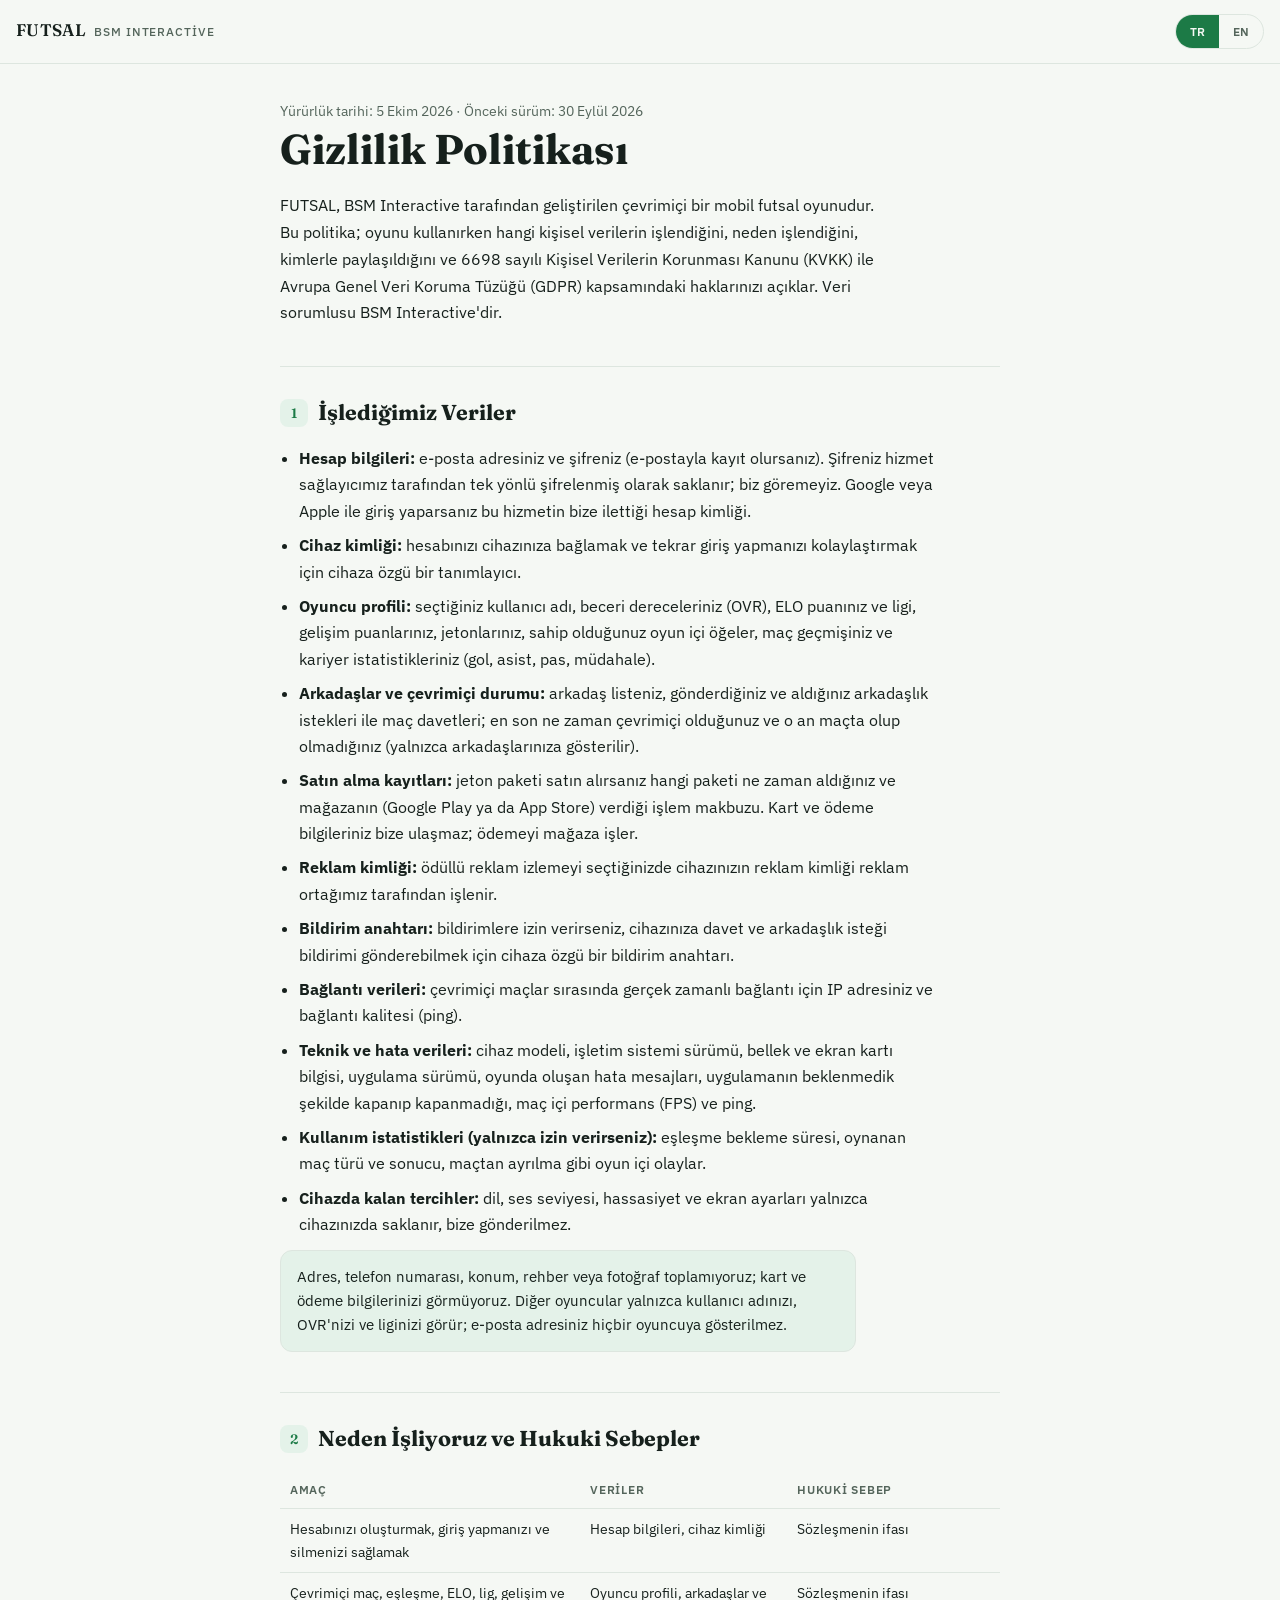
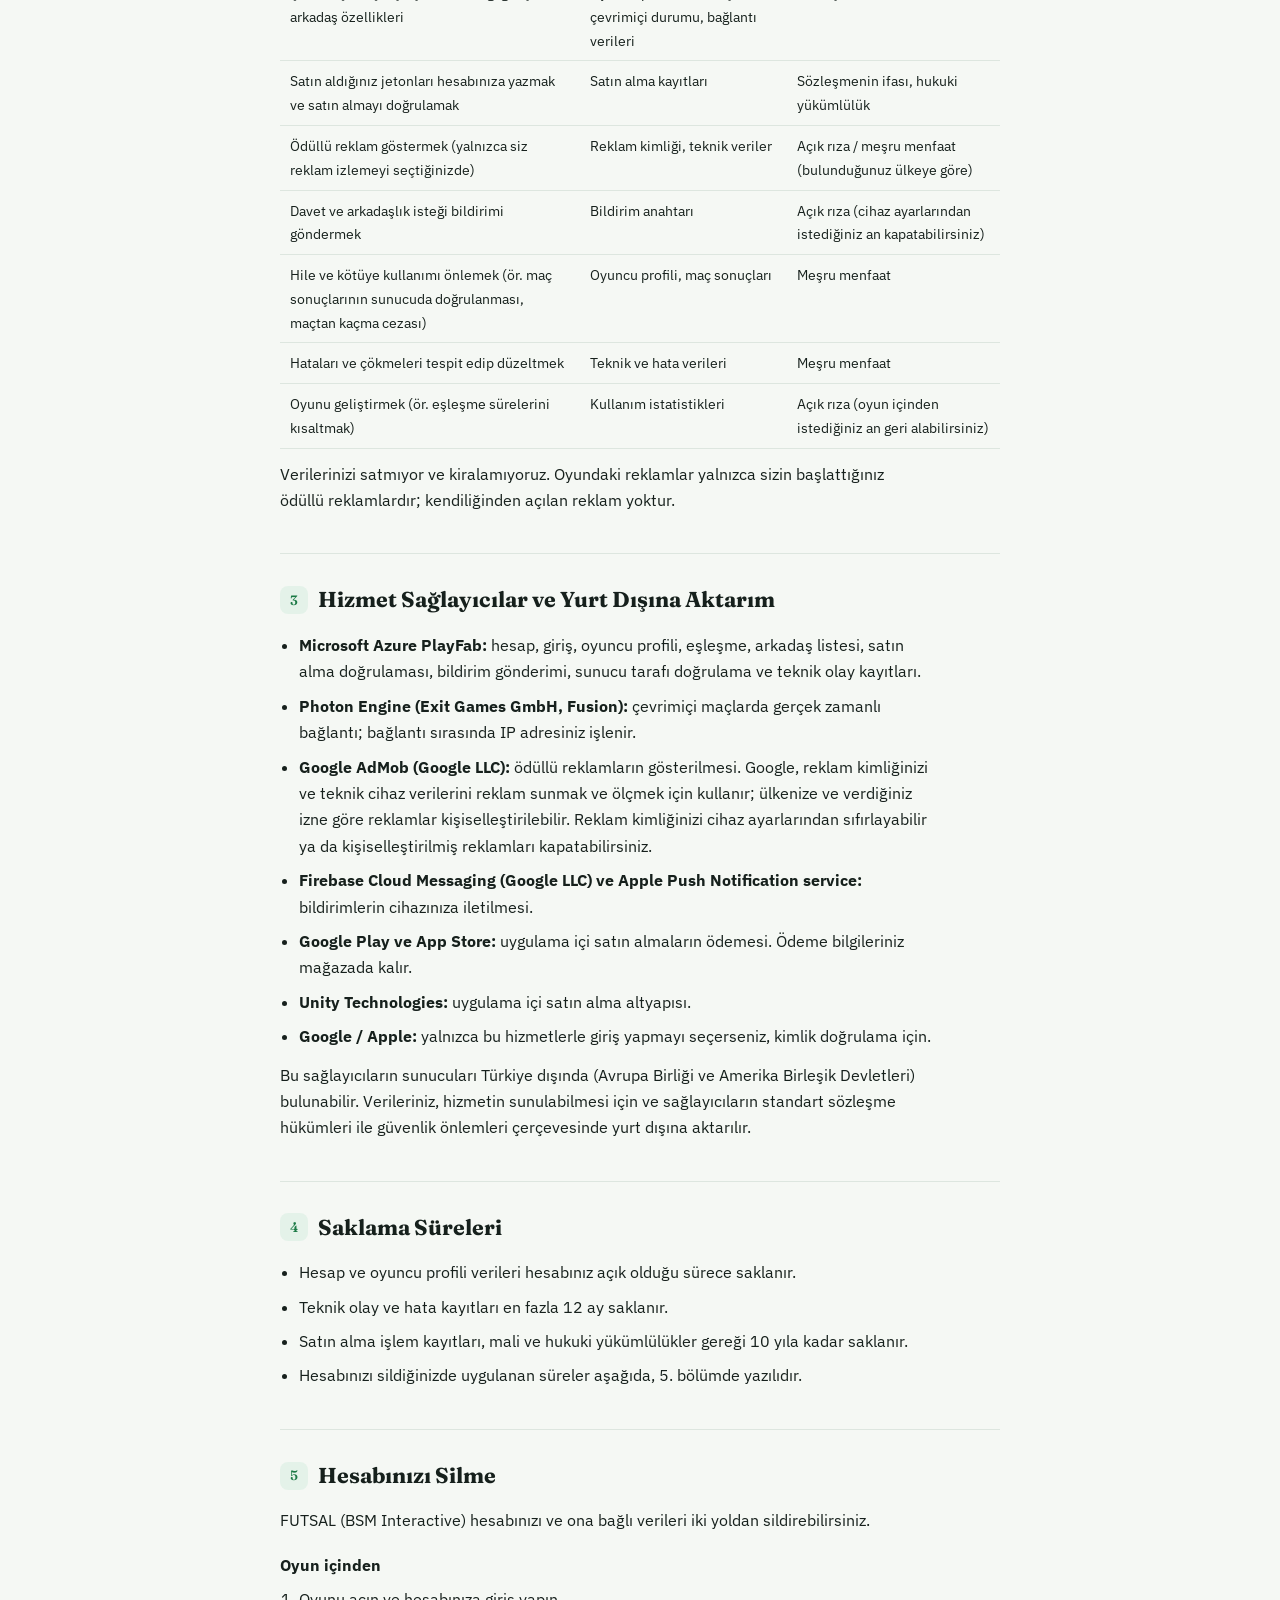
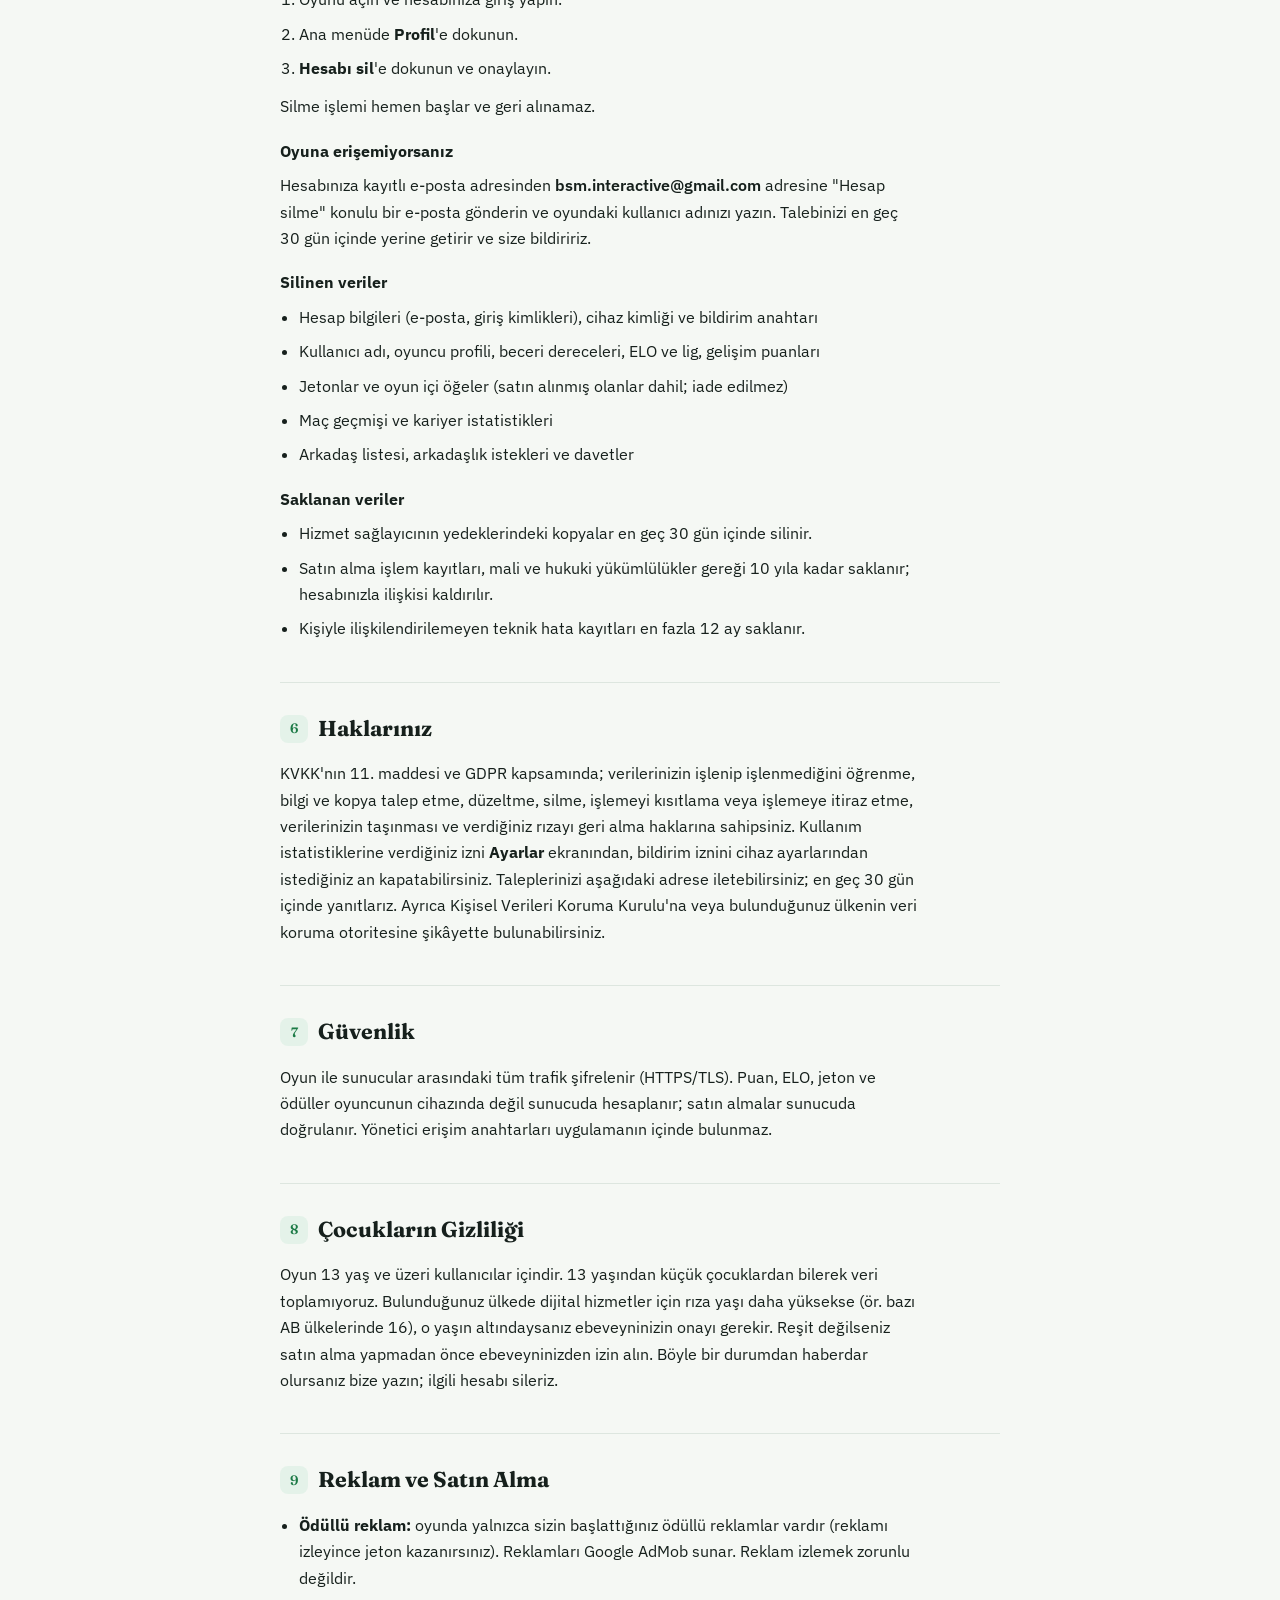
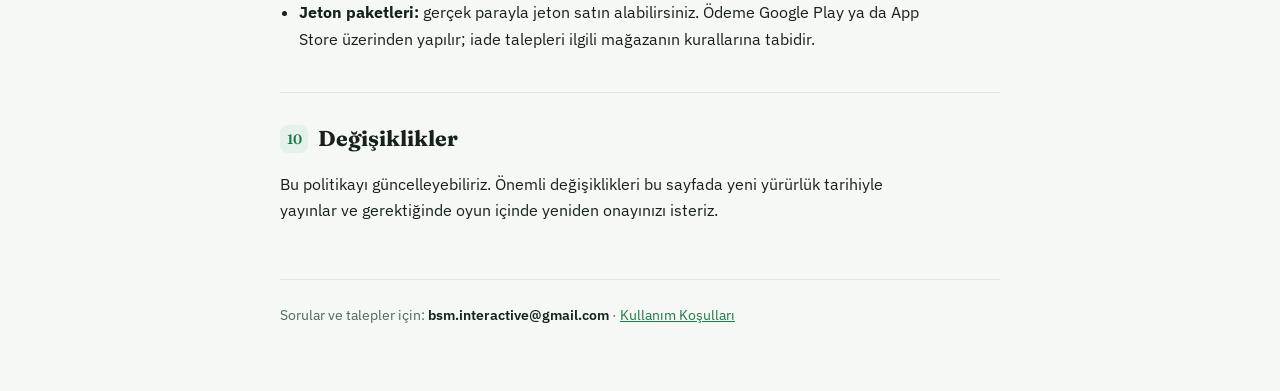
==== privacy.html @ 87090e3b "FUTSAL: gizlilik politikasi, kullanim kosullari, hesap silme" ====
<!doctype html>
<html lang="tr">
<head>
<meta charset="utf-8">
<meta name="viewport" content="width=device-width,initial-scale=1">
<title>FUTSAL Privacy Policy</title>
<meta name="description" content="FUTSAL (BSM Interactive) privacy policy and account deletion.">
<link rel="stylesheet" href="https://fonts.googleapis.com/css2?family=Fraunces:wght@500;600&family=IBM+Plex+Sans:wght@400;500;600&display=swap">
<link rel="stylesheet" href="style.css">
</head>
<body>
<div class="bar">
  <a class="brand" href="./">FUTSAL <span>BSM Interactive</span></a>
  <div class="langtoggle">
    <button id="btn-tr" class="active" type="button">TR</button>
    <button id="btn-en" type="button">EN</button>
  </div>
</div>

<main>

  <!-- ================= TÜRKÇE ================= -->
  <div id="lang-tr">
    <div class="hero">
      <p class="meta">Yürürlük tarihi: 5 Ekim 2026 · Önceki sürüm: 30 Eylül 2026</p>
      <h1>Gizlilik Politikası</h1>
      <p class="intro">FUTSAL, BSM Interactive tarafından geliştirilen çevrimiçi bir mobil futsal oyunudur. Bu politika; oyunu kullanırken hangi kişisel verilerin işlendiğini, neden işlendiğini, kimlerle paylaşıldığını ve 6698 sayılı Kişisel Verilerin Korunması Kanunu (KVKK) ile Avrupa Genel Veri Koruma Tüzüğü (GDPR) kapsamındaki haklarınızı açıklar. Veri sorumlusu BSM Interactive'dir.</p>
    </div>

    <section>
      <h2><span class="num">1</span>İşlediğimiz Veriler</h2>
      <ul>
        <li><strong>Hesap bilgileri:</strong> e-posta adresiniz ve şifreniz (e-postayla kayıt olursanız). Şifreniz hizmet sağlayıcımız tarafından tek yönlü şifrelenmiş olarak saklanır; biz göremeyiz. Google veya Apple ile giriş yaparsanız bu hizmetin bize ilettiği hesap kimliği.</li>
        <li><strong>Cihaz kimliği:</strong> hesabınızı cihazınıza bağlamak ve tekrar giriş yapmanızı kolaylaştırmak için cihaza özgü bir tanımlayıcı.</li>
        <li><strong>Oyuncu profili:</strong> seçtiğiniz kullanıcı adı, beceri dereceleriniz (OVR), ELO puanınız ve ligi, gelişim puanlarınız, jetonlarınız, sahip olduğunuz oyun içi öğeler, maç geçmişiniz ve kariyer istatistikleriniz (gol, asist, pas, müdahale).</li>
        <li><strong>Arkadaşlar ve çevrimiçi durumu:</strong> arkadaş listeniz, gönderdiğiniz ve aldığınız arkadaşlık istekleri ile maç davetleri; en son ne zaman çevrimiçi olduğunuz ve o an maçta olup olmadığınız (yalnızca arkadaşlarınıza gösterilir).</li>
        <li><strong>Satın alma kayıtları:</strong> jeton paketi satın alırsanız hangi paketi ne zaman aldığınız ve mağazanın (Google Play ya da App Store) verdiği işlem makbuzu. Kart ve ödeme bilgileriniz bize ulaşmaz; ödemeyi mağaza işler.</li>
        <li><strong>Reklam kimliği:</strong> ödüllü reklam izlemeyi seçtiğinizde cihazınızın reklam kimliği reklam ortağımız tarafından işlenir.</li>
        <li><strong>Bildirim anahtarı:</strong> bildirimlere izin verirseniz, cihazınıza davet ve arkadaşlık isteği bildirimi gönderebilmek için cihaza özgü bir bildirim anahtarı.</li>
        <li><strong>Bağlantı verileri:</strong> çevrimiçi maçlar sırasında gerçek zamanlı bağlantı için IP adresiniz ve bağlantı kalitesi (ping).</li>
        <li><strong>Teknik ve hata verileri:</strong> cihaz modeli, işletim sistemi sürümü, bellek ve ekran kartı bilgisi, uygulama sürümü, oyunda oluşan hata mesajları, uygulamanın beklenmedik şekilde kapanıp kapanmadığı, maç içi performans (FPS) ve ping.</li>
        <li><strong>Kullanım istatistikleri (yalnızca izin verirseniz):</strong> eşleşme bekleme süresi, oynanan maç türü ve sonucu, maçtan ayrılma gibi oyun içi olaylar.</li>
        <li><strong>Cihazda kalan tercihler:</strong> dil, ses seviyesi, hassasiyet ve ekran ayarları yalnızca cihazınızda saklanır, bize gönderilmez.</li>
      </ul>
      <div class="callout">Adres, telefon numarası, konum, rehber veya fotoğraf toplamıyoruz; kart ve ödeme bilgilerinizi görmüyoruz. Diğer oyuncular yalnızca kullanıcı adınızı, OVR'nizi ve liginizi görür; e-posta adresiniz hiçbir oyuncuya gösterilmez.</div>
    </section>

    <section>
      <h2><span class="num">2</span>Neden İşliyoruz ve Hukuki Sebepler</h2>
      <div class="tablewrap">
        <table>
          <thead><tr><th>Amaç</th><th>Veriler</th><th>Hukuki sebep</th></tr></thead>
          <tbody>
            <tr><td>Hesabınızı oluşturmak, giriş yapmanızı ve silmenizi sağlamak</td><td>Hesap bilgileri, cihaz kimliği</td><td>Sözleşmenin ifası</td></tr>
            <tr><td>Çevrimiçi maç, eşleşme, ELO, lig, gelişim ve arkadaş özellikleri</td><td>Oyuncu profili, arkadaşlar ve çevrimiçi durumu, bağlantı verileri</td><td>Sözleşmenin ifası</td></tr>
            <tr><td>Satın aldığınız jetonları hesabınıza yazmak ve satın almayı doğrulamak</td><td>Satın alma kayıtları</td><td>Sözleşmenin ifası, hukuki yükümlülük</td></tr>
            <tr><td>Ödüllü reklam göstermek (yalnızca siz reklam izlemeyi seçtiğinizde)</td><td>Reklam kimliği, teknik veriler</td><td>Açık rıza / meşru menfaat (bulunduğunuz ülkeye göre)</td></tr>
            <tr><td>Davet ve arkadaşlık isteği bildirimi göndermek</td><td>Bildirim anahtarı</td><td>Açık rıza (cihaz ayarlarından istediğiniz an kapatabilirsiniz)</td></tr>
            <tr><td>Hile ve kötüye kullanımı önlemek (ör. maç sonuçlarının sunucuda doğrulanması, maçtan kaçma cezası)</td><td>Oyuncu profili, maç sonuçları</td><td>Meşru menfaat</td></tr>
            <tr><td>Hataları ve çökmeleri tespit edip düzeltmek</td><td>Teknik ve hata verileri</td><td>Meşru menfaat</td></tr>
            <tr><td>Oyunu geliştirmek (ör. eşleşme sürelerini kısaltmak)</td><td>Kullanım istatistikleri</td><td>Açık rıza (oyun içinden istediğiniz an geri alabilirsiniz)</td></tr>
          </tbody>
        </table>
      </div>
      <p>Verilerinizi satmıyor ve kiralamıyoruz. Oyundaki reklamlar yalnızca sizin başlattığınız ödüllü reklamlardır; kendiliğinden açılan reklam yoktur.</p>
    </section>

    <section>
      <h2><span class="num">3</span>Hizmet Sağlayıcılar ve Yurt Dışına Aktarım</h2>
      <ul>
        <li><strong>Microsoft Azure PlayFab:</strong> hesap, giriş, oyuncu profili, eşleşme, arkadaş listesi, satın alma doğrulaması, bildirim gönderimi, sunucu tarafı doğrulama ve teknik olay kayıtları.</li>
        <li><strong>Photon Engine (Exit Games GmbH, Fusion):</strong> çevrimiçi maçlarda gerçek zamanlı bağlantı; bağlantı sırasında IP adresiniz işlenir.</li>
        <li><strong>Google AdMob (Google LLC):</strong> ödüllü reklamların gösterilmesi. Google, reklam kimliğinizi ve teknik cihaz verilerini reklam sunmak ve ölçmek için kullanır; ülkenize ve verdiğiniz izne göre reklamlar kişiselleştirilebilir. Reklam kimliğinizi cihaz ayarlarından sıfırlayabilir ya da kişiselleştirilmiş reklamları kapatabilirsiniz.</li>
        <li><strong>Firebase Cloud Messaging (Google LLC) ve Apple Push Notification service:</strong> bildirimlerin cihazınıza iletilmesi.</li>
        <li><strong>Google Play ve App Store:</strong> uygulama içi satın almaların ödemesi. Ödeme bilgileriniz mağazada kalır.</li>
        <li><strong>Unity Technologies:</strong> uygulama içi satın alma altyapısı.</li>
        <li><strong>Google / Apple:</strong> yalnızca bu hizmetlerle giriş yapmayı seçerseniz, kimlik doğrulama için.</li>
      </ul>
      <p>Bu sağlayıcıların sunucuları Türkiye dışında (Avrupa Birliği ve Amerika Birleşik Devletleri) bulunabilir. Verileriniz, hizmetin sunulabilmesi için ve sağlayıcıların standart sözleşme hükümleri ile güvenlik önlemleri çerçevesinde yurt dışına aktarılır.</p>
    </section>

    <section>
      <h2><span class="num">4</span>Saklama Süreleri</h2>
      <ul>
        <li>Hesap ve oyuncu profili verileri hesabınız açık olduğu sürece saklanır.</li>
        <li>Teknik olay ve hata kayıtları en fazla 12 ay saklanır.</li>
        <li>Satın alma işlem kayıtları, mali ve hukuki yükümlülükler gereği 10 yıla kadar saklanır.</li>
        <li>Hesabınızı sildiğinizde uygulanan süreler aşağıda, 5. bölümde yazılıdır.</li>
      </ul>
    </section>

    <section id="hesap-silme">
      <h2><span class="num">5</span>Hesabınızı Silme</h2>
      <p>FUTSAL (BSM Interactive) hesabınızı ve ona bağlı verileri iki yoldan sildirebilirsiniz.</p>
      <h3>Oyun içinden</h3>
      <ol>
        <li>Oyunu açın ve hesabınıza giriş yapın.</li>
        <li>Ana menüde <strong>Profil</strong>'e dokunun.</li>
        <li><strong>Hesabı sil</strong>'e dokunun ve onaylayın.</li>
      </ol>
      <p>Silme işlemi hemen başlar ve geri alınamaz.</p>
      <h3>Oyuna erişemiyorsanız</h3>
      <p>Hesabınıza kayıtlı e-posta adresinden <span class="mail">bsm.interactive@gmail.com</span> adresine "Hesap silme" konulu bir e-posta gönderin ve oyundaki kullanıcı adınızı yazın. Talebinizi en geç 30 gün içinde yerine getirir ve size bildiririz.</p>
      <h3>Silinen veriler</h3>
      <ul>
        <li>Hesap bilgileri (e-posta, giriş kimlikleri), cihaz kimliği ve bildirim anahtarı</li>
        <li>Kullanıcı adı, oyuncu profili, beceri dereceleri, ELO ve lig, gelişim puanları</li>
        <li>Jetonlar ve oyun içi öğeler (satın alınmış olanlar dahil; iade edilmez)</li>
        <li>Maç geçmişi ve kariyer istatistikleri</li>
        <li>Arkadaş listesi, arkadaşlık istekleri ve davetler</li>
      </ul>
      <h3>Saklanan veriler</h3>
      <ul>
        <li>Hizmet sağlayıcının yedeklerindeki kopyalar en geç 30 gün içinde silinir.</li>
        <li>Satın alma işlem kayıtları, mali ve hukuki yükümlülükler gereği 10 yıla kadar saklanır; hesabınızla ilişkisi kaldırılır.</li>
        <li>Kişiyle ilişkilendirilemeyen teknik hata kayıtları en fazla 12 ay saklanır.</li>
      </ul>
    </section>

    <section>
      <h2><span class="num">6</span>Haklarınız</h2>
      <p>KVKK'nın 11. maddesi ve GDPR kapsamında; verilerinizin işlenip işlenmediğini öğrenme, bilgi ve kopya talep etme, düzeltme, silme, işlemeyi kısıtlama veya işlemeye itiraz etme, verilerinizin taşınması ve verdiğiniz rızayı geri alma haklarına sahipsiniz. Kullanım istatistiklerine verdiğiniz izni <strong>Ayarlar</strong> ekranından, bildirim iznini cihaz ayarlarından istediğiniz an kapatabilirsiniz. Taleplerinizi aşağıdaki adrese iletebilirsiniz; en geç 30 gün içinde yanıtlarız. Ayrıca Kişisel Verileri Koruma Kurulu'na veya bulunduğunuz ülkenin veri koruma otoritesine şikâyette bulunabilirsiniz.</p>
    </section>

    <section>
      <h2><span class="num">7</span>Güvenlik</h2>
      <p>Oyun ile sunucular arasındaki tüm trafik şifrelenir (HTTPS/TLS). Puan, ELO, jeton ve ödüller oyuncunun cihazında değil sunucuda hesaplanır; satın almalar sunucuda doğrulanır. Yönetici erişim anahtarları uygulamanın içinde bulunmaz.</p>
    </section>

    <section>
      <h2><span class="num">8</span>Çocukların Gizliliği</h2>
      <p>Oyun 13 yaş ve üzeri kullanıcılar içindir. 13 yaşından küçük çocuklardan bilerek veri toplamıyoruz. Bulunduğunuz ülkede dijital hizmetler için rıza yaşı daha yüksekse (ör. bazı AB ülkelerinde 16), o yaşın altındaysanız ebeveyninizin onayı gerekir. Reşit değilseniz satın alma yapmadan önce ebeveyninizden izin alın. Böyle bir durumdan haberdar olursanız bize yazın; ilgili hesabı sileriz.</p>
    </section>

    <section>
      <h2><span class="num">9</span>Reklam ve Satın Alma</h2>
      <ul>
        <li><strong>Ödüllü reklam:</strong> oyunda yalnızca sizin başlattığınız ödüllü reklamlar vardır (reklamı izleyince jeton kazanırsınız). Reklamları Google AdMob sunar. Reklam izlemek zorunlu değildir.</li>
        <li><strong>Jeton paketleri:</strong> gerçek parayla jeton satın alabilirsiniz. Ödeme Google Play ya da App Store üzerinden yapılır; iade talepleri ilgili mağazanın kurallarına tabidir.</li>
      </ul>
    </section>

    <section>
      <h2><span class="num">10</span>Değişiklikler</h2>
      <p>Bu politikayı güncelleyebiliriz. Önemli değişiklikleri bu sayfada yeni yürürlük tarihiyle yayınlar ve gerektiğinde oyun içinde yeniden onayınızı isteriz.</p>
    </section>

    <footer>
      Sorular ve talepler için: <span class="mail">bsm.interactive@gmail.com</span> · <a href="terms.html">Kullanım Koşulları</a>
    </footer>
  </div>

  <!-- ================= ENGLISH ================= -->
  <div id="lang-en" hidden>
    <div class="hero">
      <p class="meta">Effective date: October 5, 2026 · Previous version: September 30, 2026</p>
      <h1>Privacy Policy</h1>
      <p class="intro">FUTSAL is an online mobile futsal game developed by BSM Interactive. This policy explains which personal data is processed while you use the game, why, who it is shared with, and your rights under the Turkish Personal Data Protection Law (KVKK, No. 6698) and the EU General Data Protection Regulation (GDPR). The data controller is BSM Interactive.</p>
    </div>

    <section>
      <h2><span class="num">1</span>Data We Process</h2>
      <ul>
        <li><strong>Account information:</strong> your email address and password (if you register with email). Your password is stored one-way encrypted by our service provider; we cannot see it. If you sign in with Google or Apple, the account identifier that service provides to us.</li>
        <li><strong>Device identifier:</strong> a device-specific identifier used to link your account to your device and make signing in easier.</li>
        <li><strong>Player profile:</strong> your chosen username, skill ratings (OVR), ELO rating and league, skill points, tokens, in-game items you own, match history and career statistics (goals, assists, passes, tackles).</li>
        <li><strong>Friends and online status:</strong> your friends list, friend requests you send and receive, and match invitations; when you were last online and whether you are currently in a match (shown only to your friends).</li>
        <li><strong>Purchase records:</strong> if you buy a token pack, which pack you bought and when, and the transaction receipt issued by the store (Google Play or the App Store). Your card and payment details never reach us; the store processes the payment.</li>
        <li><strong>Advertising identifier:</strong> when you choose to watch a rewarded ad, your device's advertising ID is processed by our advertising partner.</li>
        <li><strong>Notification token:</strong> if you allow notifications, a device-specific token used to send you invitation and friend request notifications.</li>
        <li><strong>Connection data:</strong> your IP address and connection quality (ping) during online matches, to enable real-time play.</li>
        <li><strong>Technical and error data:</strong> device model, operating system version, memory and graphics chip, app version, error messages raised in the game, whether the app closed unexpectedly, in-match performance (FPS) and ping.</li>
        <li><strong>Usage statistics (only with your permission):</strong> in-game events such as matchmaking wait time, the type and result of matches played, and leaving a match.</li>
        <li><strong>Preferences kept on your device:</strong> language, volume, sensitivity and display settings stay on your device and are never sent to us.</li>
      </ul>
      <div class="callout">We do not collect your address, phone number, location, contacts or photos, and we never see your card or payment details. Other players only see your username, OVR and league; your email address is never shown to other players.</div>
    </section>

    <section>
      <h2><span class="num">2</span>Why We Process It and Legal Bases</h2>
      <div class="tablewrap">
        <table>
          <thead><tr><th>Purpose</th><th>Data</th><th>Legal basis</th></tr></thead>
          <tbody>
            <tr><td>Creating your account, letting you sign in and delete it</td><td>Account information, device identifier</td><td>Performance of a contract</td></tr>
            <tr><td>Online matches, matchmaking, ELO, leagues, progression and friends</td><td>Player profile, friends and online status, connection data</td><td>Performance of a contract</td></tr>
            <tr><td>Crediting the tokens you buy and verifying the purchase</td><td>Purchase records</td><td>Performance of a contract, legal obligation</td></tr>
            <tr><td>Showing rewarded ads (only when you choose to watch one)</td><td>Advertising identifier, technical data</td><td>Consent / legitimate interest (depending on your country)</td></tr>
            <tr><td>Sending invitation and friend request notifications</td><td>Notification token</td><td>Consent (you can turn it off in your device settings at any time)</td></tr>
            <tr><td>Preventing cheating and abuse (e.g. server-side result checks, penalties for leaving matches)</td><td>Player profile, match results</td><td>Legitimate interest</td></tr>
            <tr><td>Finding and fixing errors and crashes</td><td>Technical and error data</td><td>Legitimate interest</td></tr>
            <tr><td>Improving the game (e.g. shorter matchmaking times)</td><td>Usage statistics</td><td>Consent (you can withdraw it in the game at any time)</td></tr>
          </tbody>
        </table>
      </div>
      <p>We never sell or rent your data. The only ads in the game are rewarded ads that you start yourself; there are no ads that open on their own.</p>
    </section>

    <section>
      <h2><span class="num">3</span>Service Providers and International Transfers</h2>
      <ul>
        <li><strong>Microsoft Azure PlayFab:</strong> accounts, sign-in, player profiles, matchmaking, friends lists, purchase verification, sending notifications, server-side validation and technical event logs.</li>
        <li><strong>Photon Engine (Exit Games GmbH, Fusion):</strong> real-time connectivity in online matches; your IP address is processed while connected.</li>
        <li><strong>Google AdMob (Google LLC):</strong> serving rewarded ads. Google uses your advertising ID and technical device data to serve and measure ads; depending on your country and your choices, ads may be personalised. You can reset your advertising ID or turn off personalised ads in your device settings.</li>
        <li><strong>Firebase Cloud Messaging (Google LLC) and Apple Push Notification service:</strong> delivering notifications to your device.</li>
        <li><strong>Google Play and the App Store:</strong> payment for in-app purchases. Your payment details stay with the store.</li>
        <li><strong>Unity Technologies:</strong> in-app purchase infrastructure.</li>
        <li><strong>Google / Apple:</strong> only if you choose to sign in with them, for authentication.</li>
      </ul>
      <p>These providers' servers may be located outside Türkiye (in the European Union and the United States). Your data is transferred abroad to provide the service, under the providers' standard contractual clauses and security measures.</p>
    </section>

    <section>
      <h2><span class="num">4</span>Retention</h2>
      <ul>
        <li>Account and player profile data is kept while your account is open.</li>
        <li>Technical event and error logs are kept for at most 12 months.</li>
        <li>Purchase transaction records are kept for up to 10 years to meet financial and legal obligations.</li>
        <li>What happens when you delete your account is described in section 5 below.</li>
      </ul>
    </section>

    <section id="delete-account">
      <h2><span class="num">5</span>Deleting Your Account</h2>
      <p>You can have your FUTSAL (BSM Interactive) account and its data deleted in two ways.</p>
      <h3>In the game</h3>
      <ol>
        <li>Open the game and sign in to your account.</li>
        <li>Tap <strong>Profile</strong> on the main menu.</li>
        <li>Tap <strong>Delete account</strong> and confirm.</li>
      </ol>
      <p>Deletion starts immediately and cannot be undone.</p>
      <h3>If you cannot access the game</h3>
      <p>Send an email with the subject "Account deletion" from the email address registered to your account to <span class="mail">bsm.interactive@gmail.com</span>, and include your in-game username. We complete the request within 30 days and let you know.</p>
      <h3>Data that is deleted</h3>
      <ul>
        <li>Account information (email, sign-in identifiers), device identifier and notification token</li>
        <li>Username, player profile, skill ratings, ELO and league, skill points</li>
        <li>Tokens and in-game items (including purchased ones; these are not refunded)</li>
        <li>Match history and career statistics</li>
        <li>Friends list, friend requests and invitations</li>
      </ul>
      <h3>Data that is kept</h3>
      <ul>
        <li>Copies in the service provider's backups are removed within 30 days.</li>
        <li>Purchase transaction records are kept for up to 10 years to meet financial and legal obligations; they are no longer linked to your account.</li>
        <li>Technical error logs that cannot be linked to a person are kept for at most 12 months.</li>
      </ul>
    </section>

    <section>
      <h2><span class="num">6</span>Your Rights</h2>
      <p>Under Article 11 of KVKK and the GDPR you have the right to know whether your data is processed, to request information and a copy, to rectification, erasure, restriction of or objection to processing, to data portability, and to withdraw consent. You can turn off usage statistics at any time in <strong>Settings</strong>, and notifications in your device settings. Send requests to the address below; we reply within 30 days. You may also complain to the Turkish Personal Data Protection Authority or the data protection authority in your country.</p>
    </section>

    <section>
      <h2><span class="num">7</span>Security</h2>
      <p>All traffic between the game and the servers is encrypted (HTTPS/TLS). Points, ELO, tokens and rewards are calculated on the server, not on the player's device; purchases are verified on the server. Administrative access keys are not included in the app.</p>
    </section>

    <section>
      <h2><span class="num">8</span>Children's Privacy</h2>
      <p>The game is intended for users aged 13 and over. We do not knowingly collect data from children under 13. If the age of digital consent in your country is higher (for example 16 in some EU countries), you need a parent's permission if you are below it. If you are a minor, ask a parent before making a purchase. If you become aware of such a case, write to us and we will delete the account.</p>
    </section>

    <section>
      <h2><span class="num">9</span>Ads and Purchases</h2>
      <ul>
        <li><strong>Rewarded ads:</strong> the game only shows rewarded ads that you start yourself (you earn tokens for watching). Ads are served by Google AdMob. Watching ads is optional.</li>
        <li><strong>Token packs:</strong> you can buy tokens with real money. Payment is made through Google Play or the App Store; refund requests are subject to that store's rules.</li>
      </ul>
    </section>

    <section>
      <h2><span class="num">10</span>Changes</h2>
      <p>We may update this policy. Material changes are posted on this page with a new effective date, and where required we ask for your consent again in the game.</p>
    </section>

    <footer>
      Questions and requests: <span class="mail">bsm.interactive@gmail.com</span> · <a href="terms.html#en">Terms of Use</a>
    </footer>
  </div>

</main>
<script src="lang.js"></script>
</body>
</html>
---- style.css ----
/* FUTSAL yasal sayfalar: tek okuma sutunu, yapiskan marka cubugu (TR / EN), numarali bolumler. */
:root{
  --bg:#F5F8F4; --surface:#FFFFFF; --text:#16201C; --text-muted:#54655B;
  --accent:#1C7A46; --accent-soft:#E4F2E9; --border:#DDE6DF;
  --serif:'Fraunces',Georgia,'Times New Roman',serif;
  --sans:'IBM Plex Sans',-apple-system,BlinkMacSystemFont,'Segoe UI',sans-serif;
  color-scheme:light;
}
@media (prefers-color-scheme: dark){
  :root{
    --bg:#0F1613; --surface:#161F1A; --text:#E9F0EA; --text-muted:#9BAAA0;
    --accent:#42CE80; --accent-soft:#16281E; --border:#283530; color-scheme:dark;
  }
}
*{box-sizing:border-box;}
html{scroll-padding-top:64px;}
body{margin:0;background:var(--bg);color:var(--text);font-family:var(--sans);font-size:16px;line-height:1.65;padding-inline:16px;}
a{color:var(--accent);}
[hidden]{display:none!important;}
.bar{position:sticky;top:0;z-index:5;display:flex;align-items:center;justify-content:space-between;gap:12px;padding-block:14px;background:var(--bg);border-bottom:1px solid var(--border);margin-inline:-16px;padding-inline:16px;}
.brand{display:flex;align-items:baseline;gap:8px;font-family:var(--serif);font-weight:600;font-size:1.05rem;letter-spacing:.02em;color:var(--text);text-decoration:none;}
.brand span{font-family:var(--sans);font-weight:500;font-size:.72rem;color:var(--text-muted);text-transform:uppercase;letter-spacing:.08em;}
.langtoggle{display:flex;border:1px solid var(--border);border-radius:999px;overflow:hidden;font-size:.78rem;font-weight:600;}
.langtoggle button{appearance:none;border:none;background:transparent;color:var(--text-muted);padding:6px 14px;cursor:pointer;font:inherit;}
.langtoggle button.active{background:var(--accent);color:var(--bg);}
.langtoggle button:focus-visible{outline:2px solid var(--accent);outline-offset:2px;}
main{max-width:720px;margin-inline:auto;padding-block:36px 64px;}
.hero h1{font-family:var(--serif);font-size:clamp(1.9rem,5vw,2.6rem);line-height:1.15;margin:0 0 8px;text-wrap:balance;}
.hero .meta{color:var(--text-muted);font-size:.85rem;margin:0 0 4px;}
.hero .intro{margin-top:18px;font-size:1.02rem;max-width:60ch;}
section{margin-top:40px;padding-top:28px;border-top:1px solid var(--border);}
section .num{display:inline-flex;align-items:center;justify-content:center;width:28px;height:28px;border-radius:8px;background:var(--accent-soft);color:var(--accent);font-family:var(--serif);font-weight:600;font-size:.85rem;margin-right:10px;font-variant-numeric:tabular-nums;flex:none;}
section h2{font-family:var(--serif);font-size:1.35rem;display:flex;align-items:center;margin:0 0 14px;text-wrap:balance;}
section h3{font-size:1rem;margin:18px 0 8px;}
section p,section li{max-width:64ch;}
section p{margin:0 0 12px;}
section ul,section ol{margin:0 0 12px;padding-left:1.2em;}
section li{margin-bottom:8px;}
.callout{background:var(--accent-soft);border:1px solid var(--border);border-radius:12px;padding:14px 16px;font-size:.92rem;max-width:64ch;}
.tablewrap{overflow-x:auto;margin:0 0 12px;}
table{border-collapse:collapse;font-size:.9rem;min-width:520px;width:100%;}
th,td{text-align:left;vertical-align:top;padding:8px 10px;border-bottom:1px solid var(--border);}
th{font-weight:600;color:var(--text-muted);font-size:.78rem;text-transform:uppercase;letter-spacing:.06em;}
footer{margin-top:56px;padding-top:24px;border-top:1px solid var(--border);color:var(--text-muted);font-size:.85rem;}
.mail{font-weight:600;color:var(--text);user-select:all;}
.links{display:grid;gap:12px;margin-top:24px;max-width:480px;}
.links a{display:block;padding:16px 18px;border:1px solid var(--border);border-radius:12px;background:var(--surface);color:var(--text);text-decoration:none;font-weight:600;}
.links a span{display:block;font-weight:400;font-size:.88rem;color:var(--text-muted);}
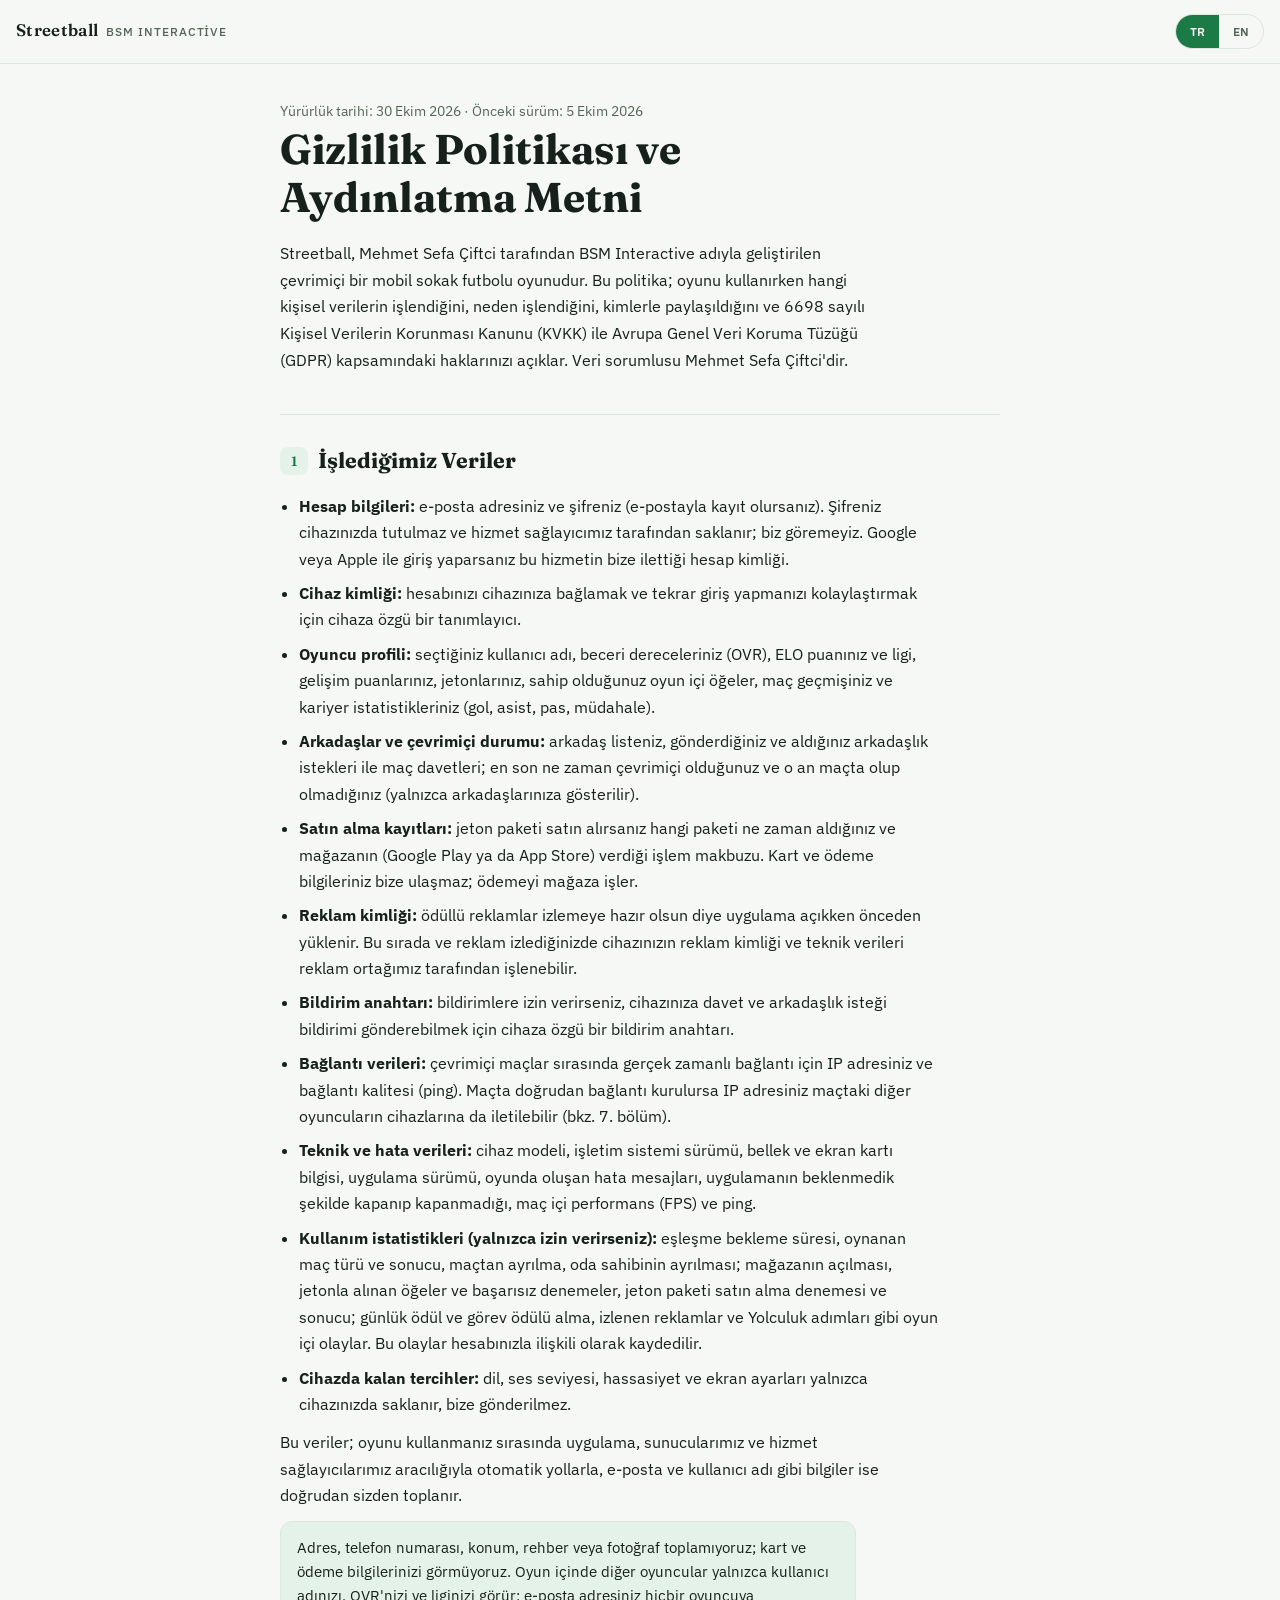
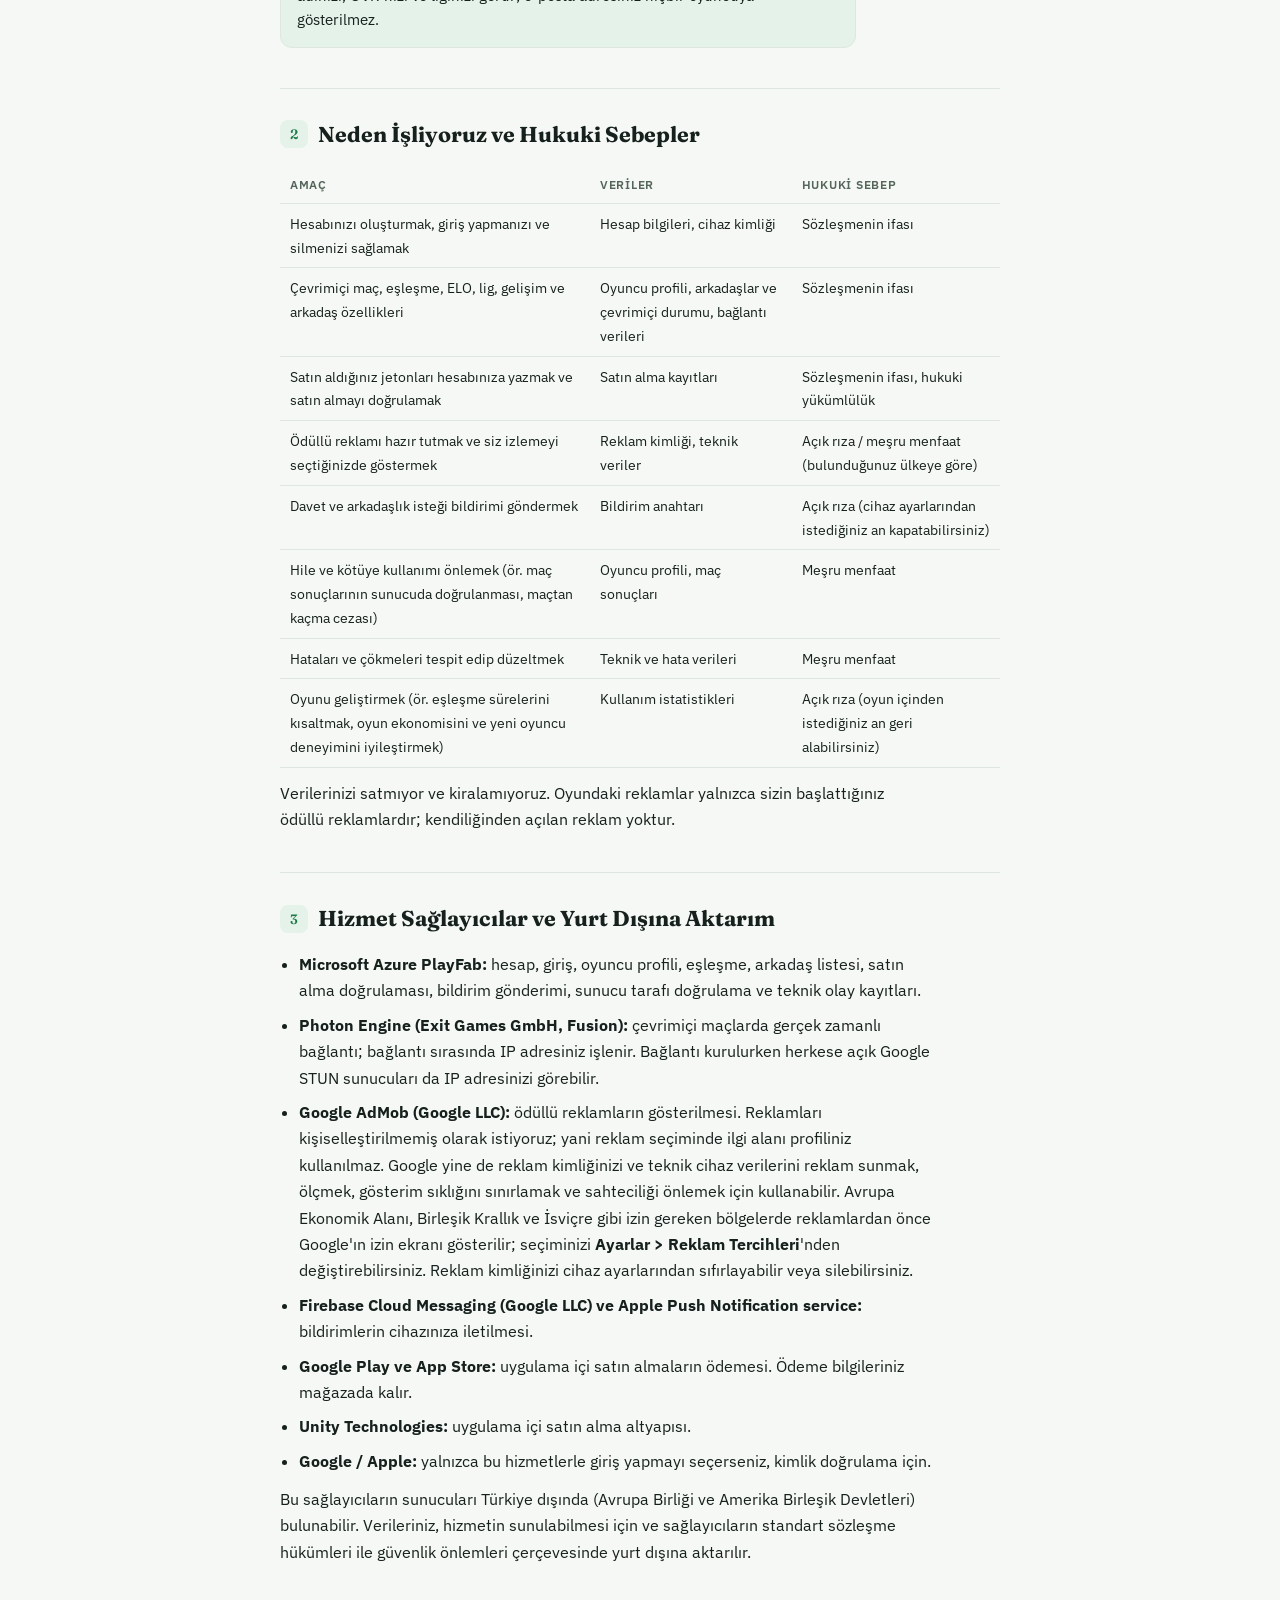
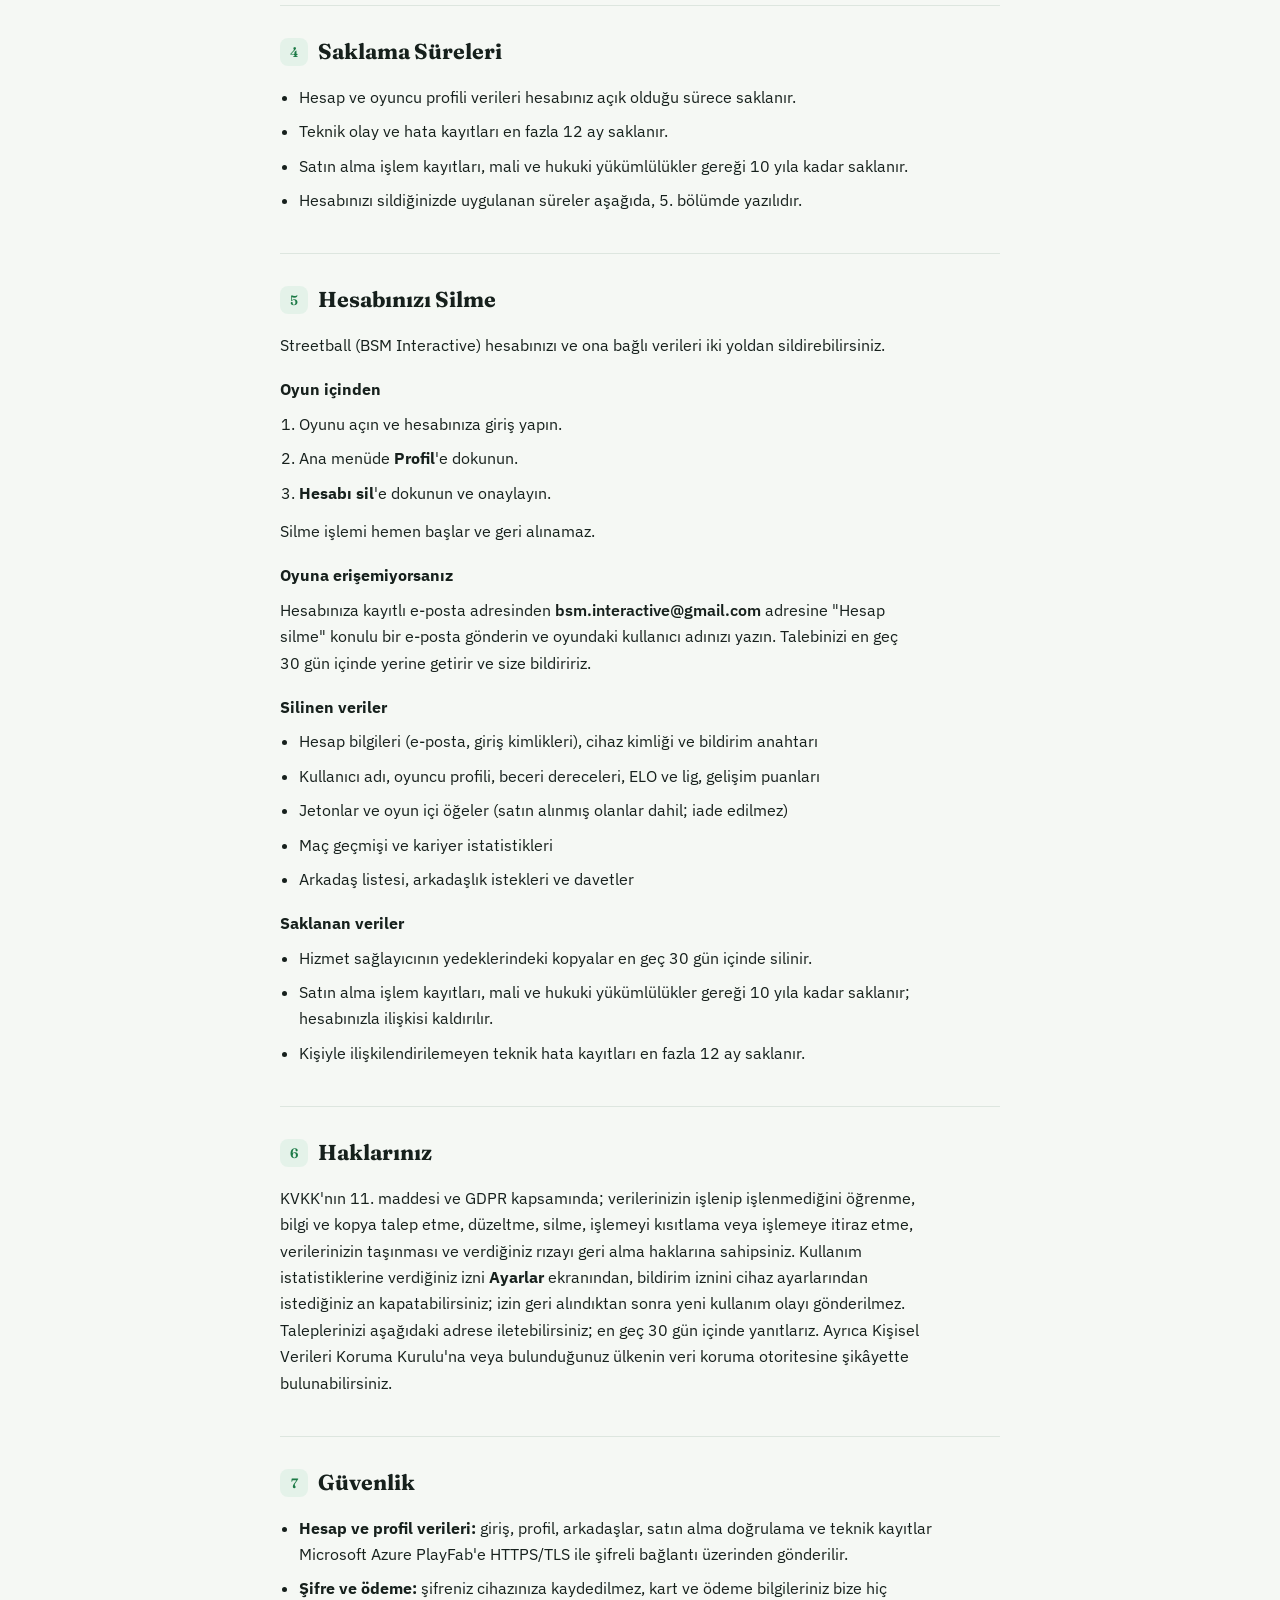
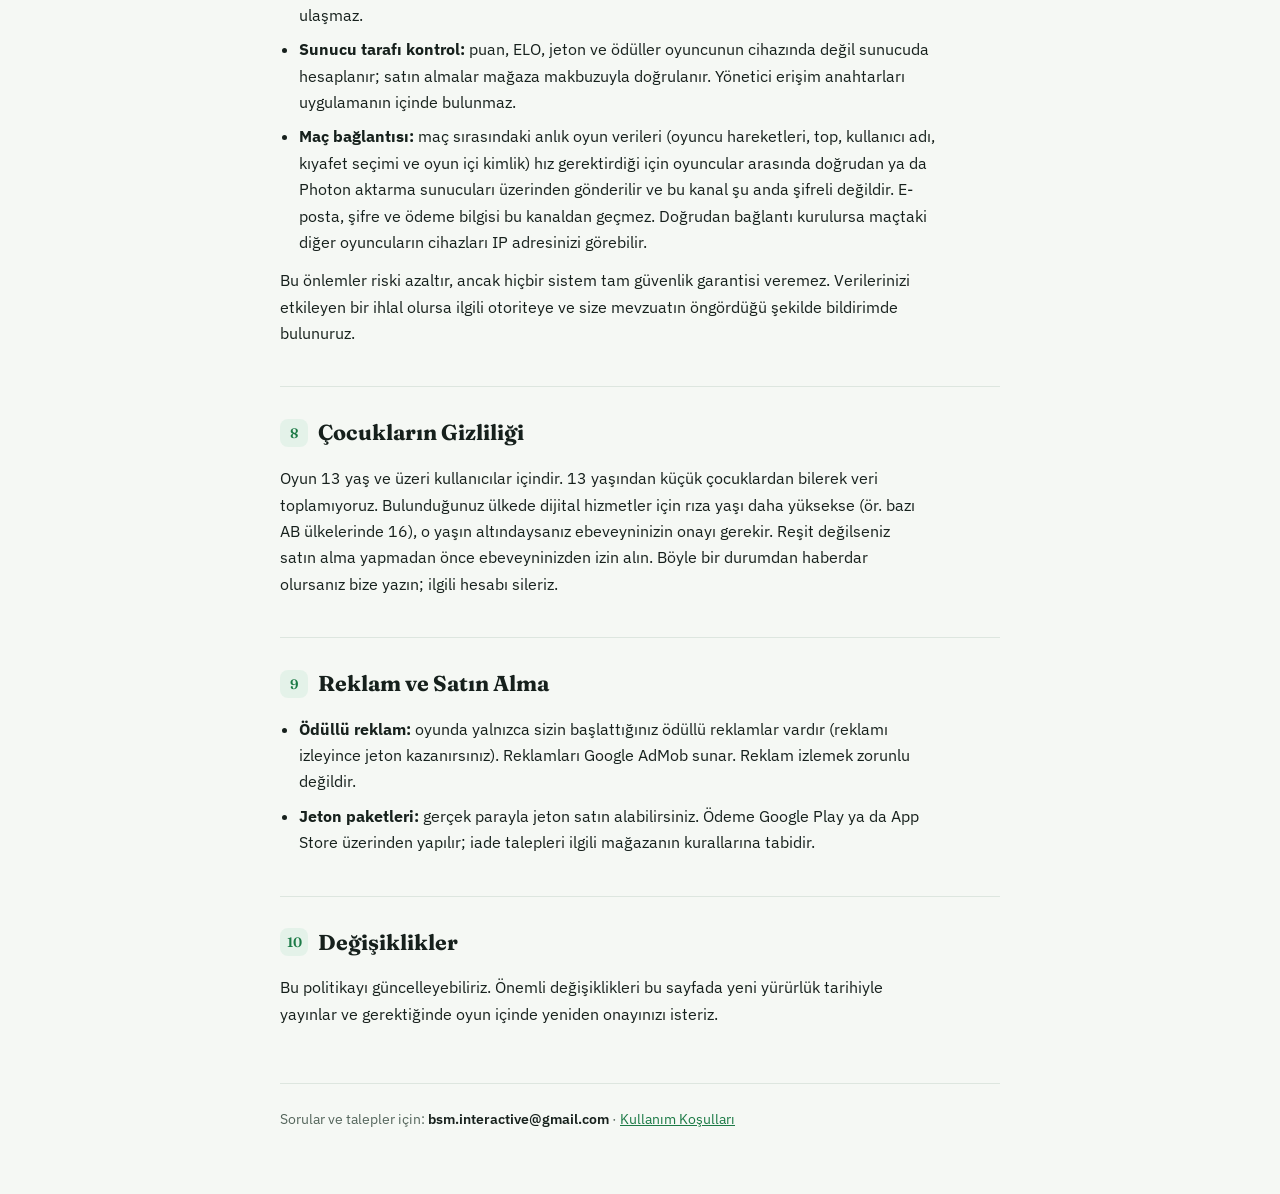
==== commit 2f8dd372: "Streetball: oyun adi, veri sorumlusu, kullanim olaylari, reklam ve guvenlik bolumu guncellendi (30 E" ====
--- a/privacy.html
+++ b/privacy.html
@@ -3,14 +3,14 @@
 <head>
 <meta charset="utf-8">
 <meta name="viewport" content="width=device-width,initial-scale=1">
-<title>FUTSAL Privacy Policy</title>
-<meta name="description" content="FUTSAL (BSM Interactive) privacy policy and account deletion.">
+<title>Streetball Privacy Policy</title>
+<meta name="description" content="Streetball (BSM Interactive) privacy policy and account deletion.">
 <link rel="stylesheet" href="https://fonts.googleapis.com/css2?family=Fraunces:wght@500;600&family=IBM+Plex+Sans:wght@400;500;600&display=swap">
 <link rel="stylesheet" href="style.css">
 </head>
 <body>
 <div class="bar">
-  <a class="brand" href="./">FUTSAL <span>BSM Interactive</span></a>
+  <a class="brand" href="./">Streetball <span>BSM Interactive</span></a>
   <div class="langtoggle">
     <button id="btn-tr" class="active" type="button">TR</button>
     <button id="btn-en" type="button">EN</button>
@@ -22,27 +22,28 @@
   <!-- ================= TÜRKÇE ================= -->
   <div id="lang-tr">
     <div class="hero">
-      <p class="meta">Yürürlük tarihi: 5 Ekim 2026 · Önceki sürüm: 30 Eylül 2026</p>
-      <h1>Gizlilik Politikası</h1>
-      <p class="intro">FUTSAL, BSM Interactive tarafından geliştirilen çevrimiçi bir mobil futsal oyunudur. Bu politika; oyunu kullanırken hangi kişisel verilerin işlendiğini, neden işlendiğini, kimlerle paylaşıldığını ve 6698 sayılı Kişisel Verilerin Korunması Kanunu (KVKK) ile Avrupa Genel Veri Koruma Tüzüğü (GDPR) kapsamındaki haklarınızı açıklar. Veri sorumlusu BSM Interactive'dir.</p>
+      <p class="meta">Yürürlük tarihi: 30 Ekim 2026 · Önceki sürüm: 5 Ekim 2026</p>
+      <h1>Gizlilik Politikası ve Aydınlatma Metni</h1>
+      <p class="intro">Streetball, Mehmet Sefa Çiftci tarafından BSM Interactive adıyla geliştirilen çevrimiçi bir mobil sokak futbolu oyunudur. Bu politika; oyunu kullanırken hangi kişisel verilerin işlendiğini, neden işlendiğini, kimlerle paylaşıldığını ve 6698 sayılı Kişisel Verilerin Korunması Kanunu (KVKK) ile Avrupa Genel Veri Koruma Tüzüğü (GDPR) kapsamındaki haklarınızı açıklar. Veri sorumlusu Mehmet Sefa Çiftci'dir.</p>
     </div>
 
     <section>
       <h2><span class="num">1</span>İşlediğimiz Veriler</h2>
       <ul>
-        <li><strong>Hesap bilgileri:</strong> e-posta adresiniz ve şifreniz (e-postayla kayıt olursanız). Şifreniz hizmet sağlayıcımız tarafından tek yönlü şifrelenmiş olarak saklanır; biz göremeyiz. Google veya Apple ile giriş yaparsanız bu hizmetin bize ilettiği hesap kimliği.</li>
+        <li><strong>Hesap bilgileri:</strong> e-posta adresiniz ve şifreniz (e-postayla kayıt olursanız). Şifreniz cihazınızda tutulmaz ve hizmet sağlayıcımız tarafından saklanır; biz göremeyiz. Google veya Apple ile giriş yaparsanız bu hizmetin bize ilettiği hesap kimliği.</li>
         <li><strong>Cihaz kimliği:</strong> hesabınızı cihazınıza bağlamak ve tekrar giriş yapmanızı kolaylaştırmak için cihaza özgü bir tanımlayıcı.</li>
         <li><strong>Oyuncu profili:</strong> seçtiğiniz kullanıcı adı, beceri dereceleriniz (OVR), ELO puanınız ve ligi, gelişim puanlarınız, jetonlarınız, sahip olduğunuz oyun içi öğeler, maç geçmişiniz ve kariyer istatistikleriniz (gol, asist, pas, müdahale).</li>
         <li><strong>Arkadaşlar ve çevrimiçi durumu:</strong> arkadaş listeniz, gönderdiğiniz ve aldığınız arkadaşlık istekleri ile maç davetleri; en son ne zaman çevrimiçi olduğunuz ve o an maçta olup olmadığınız (yalnızca arkadaşlarınıza gösterilir).</li>
         <li><strong>Satın alma kayıtları:</strong> jeton paketi satın alırsanız hangi paketi ne zaman aldığınız ve mağazanın (Google Play ya da App Store) verdiği işlem makbuzu. Kart ve ödeme bilgileriniz bize ulaşmaz; ödemeyi mağaza işler.</li>
-        <li><strong>Reklam kimliği:</strong> ödüllü reklam izlemeyi seçtiğinizde cihazınızın reklam kimliği reklam ortağımız tarafından işlenir.</li>
+        <li><strong>Reklam kimliği:</strong> ödüllü reklamlar izlemeye hazır olsun diye uygulama açıkken önceden yüklenir. Bu sırada ve reklam izlediğinizde cihazınızın reklam kimliği ve teknik verileri reklam ortağımız tarafından işlenebilir.</li>
         <li><strong>Bildirim anahtarı:</strong> bildirimlere izin verirseniz, cihazınıza davet ve arkadaşlık isteği bildirimi gönderebilmek için cihaza özgü bir bildirim anahtarı.</li>
-        <li><strong>Bağlantı verileri:</strong> çevrimiçi maçlar sırasında gerçek zamanlı bağlantı için IP adresiniz ve bağlantı kalitesi (ping).</li>
+        <li><strong>Bağlantı verileri:</strong> çevrimiçi maçlar sırasında gerçek zamanlı bağlantı için IP adresiniz ve bağlantı kalitesi (ping). Maçta doğrudan bağlantı kurulursa IP adresiniz maçtaki diğer oyuncuların cihazlarına da iletilebilir (bkz. 7. bölüm).</li>
         <li><strong>Teknik ve hata verileri:</strong> cihaz modeli, işletim sistemi sürümü, bellek ve ekran kartı bilgisi, uygulama sürümü, oyunda oluşan hata mesajları, uygulamanın beklenmedik şekilde kapanıp kapanmadığı, maç içi performans (FPS) ve ping.</li>
-        <li><strong>Kullanım istatistikleri (yalnızca izin verirseniz):</strong> eşleşme bekleme süresi, oynanan maç türü ve sonucu, maçtan ayrılma gibi oyun içi olaylar.</li>
+        <li><strong>Kullanım istatistikleri (yalnızca izin verirseniz):</strong> eşleşme bekleme süresi, oynanan maç türü ve sonucu, maçtan ayrılma, oda sahibinin ayrılması; mağazanın açılması, jetonla alınan öğeler ve başarısız denemeler, jeton paketi satın alma denemesi ve sonucu; günlük ödül ve görev ödülü alma, izlenen reklamlar ve Yolculuk adımları gibi oyun içi olaylar. Bu olaylar hesabınızla ilişkili olarak kaydedilir.</li>
         <li><strong>Cihazda kalan tercihler:</strong> dil, ses seviyesi, hassasiyet ve ekran ayarları yalnızca cihazınızda saklanır, bize gönderilmez.</li>
       </ul>
-      <div class="callout">Adres, telefon numarası, konum, rehber veya fotoğraf toplamıyoruz; kart ve ödeme bilgilerinizi görmüyoruz. Diğer oyuncular yalnızca kullanıcı adınızı, OVR'nizi ve liginizi görür; e-posta adresiniz hiçbir oyuncuya gösterilmez.</div>
+      <p>Bu veriler; oyunu kullanmanız sırasında uygulama, sunucularımız ve hizmet sağlayıcılarımız aracılığıyla otomatik yollarla, e-posta ve kullanıcı adı gibi bilgiler ise doğrudan sizden toplanır.</p>
+      <div class="callout">Adres, telefon numarası, konum, rehber veya fotoğraf toplamıyoruz; kart ve ödeme bilgilerinizi görmüyoruz. Oyun içinde diğer oyuncular yalnızca kullanıcı adınızı, OVR'nizi ve liginizi görür; e-posta adresiniz hiçbir oyuncuya gösterilmez.</div>
     </section>
 
     <section>
@@ -54,11 +55,11 @@
             <tr><td>Hesabınızı oluşturmak, giriş yapmanızı ve silmenizi sağlamak</td><td>Hesap bilgileri, cihaz kimliği</td><td>Sözleşmenin ifası</td></tr>
             <tr><td>Çevrimiçi maç, eşleşme, ELO, lig, gelişim ve arkadaş özellikleri</td><td>Oyuncu profili, arkadaşlar ve çevrimiçi durumu, bağlantı verileri</td><td>Sözleşmenin ifası</td></tr>
             <tr><td>Satın aldığınız jetonları hesabınıza yazmak ve satın almayı doğrulamak</td><td>Satın alma kayıtları</td><td>Sözleşmenin ifası, hukuki yükümlülük</td></tr>
-            <tr><td>Ödüllü reklam göstermek (yalnızca siz reklam izlemeyi seçtiğinizde)</td><td>Reklam kimliği, teknik veriler</td><td>Açık rıza / meşru menfaat (bulunduğunuz ülkeye göre)</td></tr>
+            <tr><td>Ödüllü reklamı hazır tutmak ve siz izlemeyi seçtiğinizde göstermek</td><td>Reklam kimliği, teknik veriler</td><td>Açık rıza / meşru menfaat (bulunduğunuz ülkeye göre)</td></tr>
             <tr><td>Davet ve arkadaşlık isteği bildirimi göndermek</td><td>Bildirim anahtarı</td><td>Açık rıza (cihaz ayarlarından istediğiniz an kapatabilirsiniz)</td></tr>
             <tr><td>Hile ve kötüye kullanımı önlemek (ör. maç sonuçlarının sunucuda doğrulanması, maçtan kaçma cezası)</td><td>Oyuncu profili, maç sonuçları</td><td>Meşru menfaat</td></tr>
             <tr><td>Hataları ve çökmeleri tespit edip düzeltmek</td><td>Teknik ve hata verileri</td><td>Meşru menfaat</td></tr>
-            <tr><td>Oyunu geliştirmek (ör. eşleşme sürelerini kısaltmak)</td><td>Kullanım istatistikleri</td><td>Açık rıza (oyun içinden istediğiniz an geri alabilirsiniz)</td></tr>
+            <tr><td>Oyunu geliştirmek (ör. eşleşme sürelerini kısaltmak, oyun ekonomisini ve yeni oyuncu deneyimini iyileştirmek)</td><td>Kullanım istatistikleri</td><td>Açık rıza (oyun içinden istediğiniz an geri alabilirsiniz)</td></tr>
           </tbody>
         </table>
       </div>
@@ -69,8 +70,8 @@
       <h2><span class="num">3</span>Hizmet Sağlayıcılar ve Yurt Dışına Aktarım</h2>
       <ul>
         <li><strong>Microsoft Azure PlayFab:</strong> hesap, giriş, oyuncu profili, eşleşme, arkadaş listesi, satın alma doğrulaması, bildirim gönderimi, sunucu tarafı doğrulama ve teknik olay kayıtları.</li>
-        <li><strong>Photon Engine (Exit Games GmbH, Fusion):</strong> çevrimiçi maçlarda gerçek zamanlı bağlantı; bağlantı sırasında IP adresiniz işlenir.</li>
-        <li><strong>Google AdMob (Google LLC):</strong> ödüllü reklamların gösterilmesi. Google, reklam kimliğinizi ve teknik cihaz verilerini reklam sunmak ve ölçmek için kullanır; ülkenize ve verdiğiniz izne göre reklamlar kişiselleştirilebilir. Reklam kimliğinizi cihaz ayarlarından sıfırlayabilir ya da kişiselleştirilmiş reklamları kapatabilirsiniz.</li>
+        <li><strong>Photon Engine (Exit Games GmbH, Fusion):</strong> çevrimiçi maçlarda gerçek zamanlı bağlantı; bağlantı sırasında IP adresiniz işlenir. Bağlantı kurulurken herkese açık Google STUN sunucuları da IP adresinizi görebilir.</li>
+        <li><strong>Google AdMob (Google LLC):</strong> ödüllü reklamların gösterilmesi. Reklamları kişiselleştirilmemiş olarak istiyoruz; yani reklam seçiminde ilgi alanı profiliniz kullanılmaz. Google yine de reklam kimliğinizi ve teknik cihaz verilerini reklam sunmak, ölçmek, gösterim sıklığını sınırlamak ve sahteciliği önlemek için kullanabilir. Avrupa Ekonomik Alanı, Birleşik Krallık ve İsviçre gibi izin gereken bölgelerde reklamlardan önce Google'ın izin ekranı gösterilir; seçiminizi <strong>Ayarlar &gt; Reklam Tercihleri</strong>'nden değiştirebilirsiniz. Reklam kimliğinizi cihaz ayarlarından sıfırlayabilir veya silebilirsiniz.</li>
         <li><strong>Firebase Cloud Messaging (Google LLC) ve Apple Push Notification service:</strong> bildirimlerin cihazınıza iletilmesi.</li>
         <li><strong>Google Play ve App Store:</strong> uygulama içi satın almaların ödemesi. Ödeme bilgileriniz mağazada kalır.</li>
         <li><strong>Unity Technologies:</strong> uygulama içi satın alma altyapısı.</li>
@@ -91,7 +92,7 @@
 
     <section id="hesap-silme">
       <h2><span class="num">5</span>Hesabınızı Silme</h2>
-      <p>FUTSAL (BSM Interactive) hesabınızı ve ona bağlı verileri iki yoldan sildirebilirsiniz.</p>
+      <p>Streetball (BSM Interactive) hesabınızı ve ona bağlı verileri iki yoldan sildirebilirsiniz.</p>
       <h3>Oyun içinden</h3>
       <ol>
         <li>Oyunu açın ve hesabınıza giriş yapın.</li>
@@ -119,12 +120,18 @@
 
     <section>
       <h2><span class="num">6</span>Haklarınız</h2>
-      <p>KVKK'nın 11. maddesi ve GDPR kapsamında; verilerinizin işlenip işlenmediğini öğrenme, bilgi ve kopya talep etme, düzeltme, silme, işlemeyi kısıtlama veya işlemeye itiraz etme, verilerinizin taşınması ve verdiğiniz rızayı geri alma haklarına sahipsiniz. Kullanım istatistiklerine verdiğiniz izni <strong>Ayarlar</strong> ekranından, bildirim iznini cihaz ayarlarından istediğiniz an kapatabilirsiniz. Taleplerinizi aşağıdaki adrese iletebilirsiniz; en geç 30 gün içinde yanıtlarız. Ayrıca Kişisel Verileri Koruma Kurulu'na veya bulunduğunuz ülkenin veri koruma otoritesine şikâyette bulunabilirsiniz.</p>
+      <p>KVKK'nın 11. maddesi ve GDPR kapsamında; verilerinizin işlenip işlenmediğini öğrenme, bilgi ve kopya talep etme, düzeltme, silme, işlemeyi kısıtlama veya işlemeye itiraz etme, verilerinizin taşınması ve verdiğiniz rızayı geri alma haklarına sahipsiniz. Kullanım istatistiklerine verdiğiniz izni <strong>Ayarlar</strong> ekranından, bildirim iznini cihaz ayarlarından istediğiniz an kapatabilirsiniz; izin geri alındıktan sonra yeni kullanım olayı gönderilmez. Taleplerinizi aşağıdaki adrese iletebilirsiniz; en geç 30 gün içinde yanıtlarız. Ayrıca Kişisel Verileri Koruma Kurulu'na veya bulunduğunuz ülkenin veri koruma otoritesine şikâyette bulunabilirsiniz.</p>
     </section>
 
     <section>
       <h2><span class="num">7</span>Güvenlik</h2>
-      <p>Oyun ile sunucular arasındaki tüm trafik şifrelenir (HTTPS/TLS). Puan, ELO, jeton ve ödüller oyuncunun cihazında değil sunucuda hesaplanır; satın almalar sunucuda doğrulanır. Yönetici erişim anahtarları uygulamanın içinde bulunmaz.</p>
+      <ul>
+        <li><strong>Hesap ve profil verileri:</strong> giriş, profil, arkadaşlar, satın alma doğrulama ve teknik kayıtlar Microsoft Azure PlayFab'e HTTPS/TLS ile şifreli bağlantı üzerinden gönderilir.</li>
+        <li><strong>Şifre ve ödeme:</strong> şifreniz cihazınıza kaydedilmez, kart ve ödeme bilgileriniz bize hiç ulaşmaz.</li>
+        <li><strong>Sunucu tarafı kontrol:</strong> puan, ELO, jeton ve ödüller oyuncunun cihazında değil sunucuda hesaplanır; satın almalar mağaza makbuzuyla doğrulanır. Yönetici erişim anahtarları uygulamanın içinde bulunmaz.</li>
+        <li><strong>Maç bağlantısı:</strong> maç sırasındaki anlık oyun verileri (oyuncu hareketleri, top, kullanıcı adı, kıyafet seçimi ve oyun içi kimlik) hız gerektirdiği için oyuncular arasında doğrudan ya da Photon aktarma sunucuları üzerinden gönderilir ve bu kanal şu anda şifreli değildir. E-posta, şifre ve ödeme bilgisi bu kanaldan geçmez. Doğrudan bağlantı kurulursa maçtaki diğer oyuncuların cihazları IP adresinizi görebilir.</li>
+      </ul>
+      <p>Bu önlemler riski azaltır, ancak hiçbir sistem tam güvenlik garantisi veremez. Verilerinizi etkileyen bir ihlal olursa ilgili otoriteye ve size mevzuatın öngördüğü şekilde bildirimde bulunuruz.</p>
     </section>
 
     <section>
@@ -153,27 +160,28 @@
   <!-- ================= ENGLISH ================= -->
   <div id="lang-en" hidden>
     <div class="hero">
-      <p class="meta">Effective date: October 5, 2026 · Previous version: September 30, 2026</p>
+      <p class="meta">Effective date: October 30, 2026 · Previous version: October 5, 2026</p>
       <h1>Privacy Policy</h1>
-      <p class="intro">FUTSAL is an online mobile futsal game developed by BSM Interactive. This policy explains which personal data is processed while you use the game, why, who it is shared with, and your rights under the Turkish Personal Data Protection Law (KVKK, No. 6698) and the EU General Data Protection Regulation (GDPR). The data controller is BSM Interactive.</p>
+      <p class="intro">Streetball is an online mobile street football game developed by Mehmet Sefa Çiftci under the name BSM Interactive. This policy explains which personal data is processed while you use the game, why, who it is shared with, and your rights under the Turkish Personal Data Protection Law (KVKK, No. 6698) and the EU General Data Protection Regulation (GDPR). The data controller is Mehmet Sefa Çiftci.</p>
     </div>
 
     <section>
       <h2><span class="num">1</span>Data We Process</h2>
       <ul>
-        <li><strong>Account information:</strong> your email address and password (if you register with email). Your password is stored one-way encrypted by our service provider; we cannot see it. If you sign in with Google or Apple, the account identifier that service provides to us.</li>
+        <li><strong>Account information:</strong> your email address and password (if you register with email). Your password is not kept on your device and is stored by our service provider; we cannot see it. If you sign in with Google or Apple, the account identifier that service provides to us.</li>
         <li><strong>Device identifier:</strong> a device-specific identifier used to link your account to your device and make signing in easier.</li>
         <li><strong>Player profile:</strong> your chosen username, skill ratings (OVR), ELO rating and league, skill points, tokens, in-game items you own, match history and career statistics (goals, assists, passes, tackles).</li>
         <li><strong>Friends and online status:</strong> your friends list, friend requests you send and receive, and match invitations; when you were last online and whether you are currently in a match (shown only to your friends).</li>
         <li><strong>Purchase records:</strong> if you buy a token pack, which pack you bought and when, and the transaction receipt issued by the store (Google Play or the App Store). Your card and payment details never reach us; the store processes the payment.</li>
-        <li><strong>Advertising identifier:</strong> when you choose to watch a rewarded ad, your device's advertising ID is processed by our advertising partner.</li>
+        <li><strong>Advertising identifier:</strong> rewarded ads are loaded in advance while the app is open so they are ready to watch. During this and when you watch an ad, your device's advertising ID and technical data may be processed by our advertising partner.</li>
         <li><strong>Notification token:</strong> if you allow notifications, a device-specific token used to send you invitation and friend request notifications.</li>
-        <li><strong>Connection data:</strong> your IP address and connection quality (ping) during online matches, to enable real-time play.</li>
+        <li><strong>Connection data:</strong> your IP address and connection quality (ping) during online matches, to enable real-time play. If a direct connection is made in a match, your IP address may also reach the devices of other players in that match (see section 7).</li>
         <li><strong>Technical and error data:</strong> device model, operating system version, memory and graphics chip, app version, error messages raised in the game, whether the app closed unexpectedly, in-match performance (FPS) and ping.</li>
-        <li><strong>Usage statistics (only with your permission):</strong> in-game events such as matchmaking wait time, the type and result of matches played, and leaving a match.</li>
+        <li><strong>Usage statistics (only with your permission):</strong> in-game events such as matchmaking wait time, the type and result of matches played, leaving a match, the host leaving; opening the shop, items bought with tokens and failed attempts, token pack purchase attempts and results; claiming daily and quest rewards, ads watched and Journey steps. These events are recorded in connection with your account.</li>
         <li><strong>Preferences kept on your device:</strong> language, volume, sensitivity and display settings stay on your device and are never sent to us.</li>
       </ul>
-      <div class="callout">We do not collect your address, phone number, location, contacts or photos, and we never see your card or payment details. Other players only see your username, OVR and league; your email address is never shown to other players.</div>
+      <p>This data is collected automatically through the app, our servers and our service providers while you use the game; details such as your email address and username are collected directly from you.</p>
+      <div class="callout">We do not collect your address, phone number, location, contacts or photos, and we never see your card or payment details. In the game, other players only see your username, OVR and league; your email address is never shown to other players.</div>
     </section>
 
     <section>
@@ -185,11 +193,11 @@
             <tr><td>Creating your account, letting you sign in and delete it</td><td>Account information, device identifier</td><td>Performance of a contract</td></tr>
             <tr><td>Online matches, matchmaking, ELO, leagues, progression and friends</td><td>Player profile, friends and online status, connection data</td><td>Performance of a contract</td></tr>
             <tr><td>Crediting the tokens you buy and verifying the purchase</td><td>Purchase records</td><td>Performance of a contract, legal obligation</td></tr>
-            <tr><td>Showing rewarded ads (only when you choose to watch one)</td><td>Advertising identifier, technical data</td><td>Consent / legitimate interest (depending on your country)</td></tr>
+            <tr><td>Keeping a rewarded ad ready and showing it when you choose to watch</td><td>Advertising identifier, technical data</td><td>Consent / legitimate interest (depending on your country)</td></tr>
             <tr><td>Sending invitation and friend request notifications</td><td>Notification token</td><td>Consent (you can turn it off in your device settings at any time)</td></tr>
             <tr><td>Preventing cheating and abuse (e.g. server-side result checks, penalties for leaving matches)</td><td>Player profile, match results</td><td>Legitimate interest</td></tr>
             <tr><td>Finding and fixing errors and crashes</td><td>Technical and error data</td><td>Legitimate interest</td></tr>
-            <tr><td>Improving the game (e.g. shorter matchmaking times)</td><td>Usage statistics</td><td>Consent (you can withdraw it in the game at any time)</td></tr>
+            <tr><td>Improving the game (e.g. shorter matchmaking times, a better game economy and new player experience)</td><td>Usage statistics</td><td>Consent (you can withdraw it in the game at any time)</td></tr>
           </tbody>
         </table>
       </div>
@@ -200,8 +208,8 @@
       <h2><span class="num">3</span>Service Providers and International Transfers</h2>
       <ul>
         <li><strong>Microsoft Azure PlayFab:</strong> accounts, sign-in, player profiles, matchmaking, friends lists, purchase verification, sending notifications, server-side validation and technical event logs.</li>
-        <li><strong>Photon Engine (Exit Games GmbH, Fusion):</strong> real-time connectivity in online matches; your IP address is processed while connected.</li>
-        <li><strong>Google AdMob (Google LLC):</strong> serving rewarded ads. Google uses your advertising ID and technical device data to serve and measure ads; depending on your country and your choices, ads may be personalised. You can reset your advertising ID or turn off personalised ads in your device settings.</li>
+        <li><strong>Photon Engine (Exit Games GmbH, Fusion):</strong> real-time connectivity in online matches; your IP address is processed while connected. Public Google STUN servers may also see your IP address while the connection is set up.</li>
+        <li><strong>Google AdMob (Google LLC):</strong> serving rewarded ads. We request non-personalised ads, so your interest profile is not used to choose them. Google may still use your advertising ID and technical device data to serve and measure ads, limit how often they appear and prevent fraud. In regions that require consent, such as the European Economic Area, the United Kingdom and Switzerland, Google's consent screen appears before ads, and you can change your choice in <strong>Settings &gt; Ad Choices</strong>. You can reset or delete your advertising ID in your device settings.</li>
         <li><strong>Firebase Cloud Messaging (Google LLC) and Apple Push Notification service:</strong> delivering notifications to your device.</li>
         <li><strong>Google Play and the App Store:</strong> payment for in-app purchases. Your payment details stay with the store.</li>
         <li><strong>Unity Technologies:</strong> in-app purchase infrastructure.</li>
@@ -222,7 +230,7 @@
 
     <section id="delete-account">
       <h2><span class="num">5</span>Deleting Your Account</h2>
-      <p>You can have your FUTSAL (BSM Interactive) account and its data deleted in two ways.</p>
+      <p>You can have your Streetball (BSM Interactive) account and its data deleted in two ways.</p>
       <h3>In the game</h3>
       <ol>
         <li>Open the game and sign in to your account.</li>
@@ -250,12 +258,18 @@
 
     <section>
       <h2><span class="num">6</span>Your Rights</h2>
-      <p>Under Article 11 of KVKK and the GDPR you have the right to know whether your data is processed, to request information and a copy, to rectification, erasure, restriction of or objection to processing, to data portability, and to withdraw consent. You can turn off usage statistics at any time in <strong>Settings</strong>, and notifications in your device settings. Send requests to the address below; we reply within 30 days. You may also complain to the Turkish Personal Data Protection Authority or the data protection authority in your country.</p>
+      <p>Under Article 11 of KVKK and the GDPR you have the right to know whether your data is processed, to request information and a copy, to rectification, erasure, restriction of or objection to processing, to data portability, and to withdraw consent. You can turn off usage statistics at any time in <strong>Settings</strong>, and notifications in your device settings; once you withdraw permission, no new usage events are sent. Send requests to the address below; we reply within 30 days. You may also complain to the Turkish Personal Data Protection Authority or the data protection authority in your country.</p>
     </section>
 
     <section>
       <h2><span class="num">7</span>Security</h2>
-      <p>All traffic between the game and the servers is encrypted (HTTPS/TLS). Points, ELO, tokens and rewards are calculated on the server, not on the player's device; purchases are verified on the server. Administrative access keys are not included in the app.</p>
+      <ul>
+        <li><strong>Account and profile data:</strong> sign-in, profile, friends, purchase verification and technical logs are sent to Microsoft Azure PlayFab over encrypted HTTPS/TLS connections.</li>
+        <li><strong>Passwords and payments:</strong> your password is not saved on your device, and your card and payment details never reach us.</li>
+        <li><strong>Server-side checks:</strong> points, ELO, tokens and rewards are calculated on the server, not on the player's device; purchases are verified with the store receipt. Administrative access keys are not included in the app.</li>
+        <li><strong>Match connection:</strong> live match data (player movement, the ball, username, outfit choice and in-game identifier) is sent directly between players or through Photon relay servers for speed, and this channel is currently not encrypted. Email addresses, passwords and payment details never use this channel. If players connect directly, other players' devices in that match can see your IP address.</li>
+      </ul>
+      <p>These measures reduce risk, but no system can guarantee complete security. If a breach affects your data, we will notify the relevant authority and you as the law requires.</p>
     </section>
 
     <section>
--- a/style.css
+++ b/style.css
@@ -1,4 +1,4 @@
-/* FUTSAL yasal sayfalar: tek okuma sutunu, yapiskan marka cubugu (TR / EN), numarali bolumler. */
+/* Streetball yasal sayfalar: tek okuma sutunu, yapiskan marka cubugu (TR / EN), numarali bolumler. */
 :root{
   --bg:#F5F8F4; --surface:#FFFFFF; --text:#16201C; --text-muted:#54655B;
   --accent:#1C7A46; --accent-soft:#E4F2E9; --border:#DDE6DF;
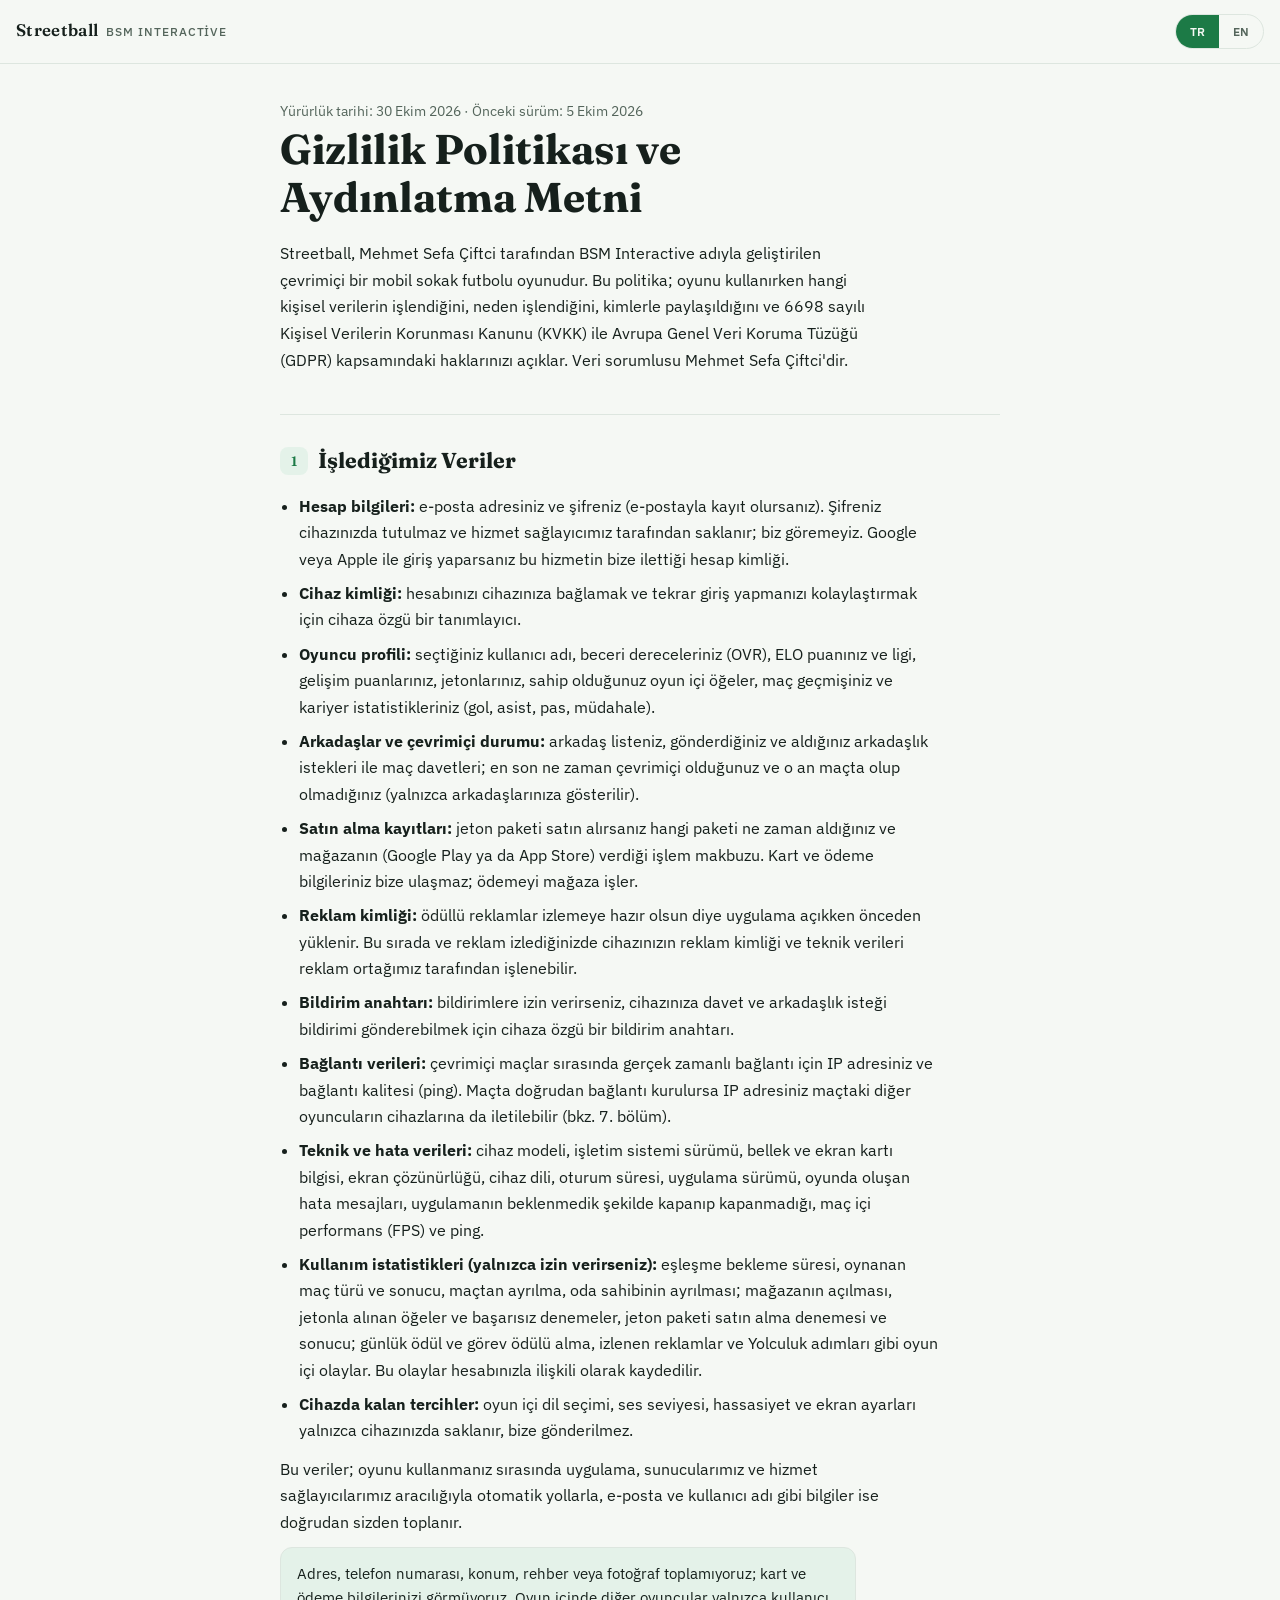
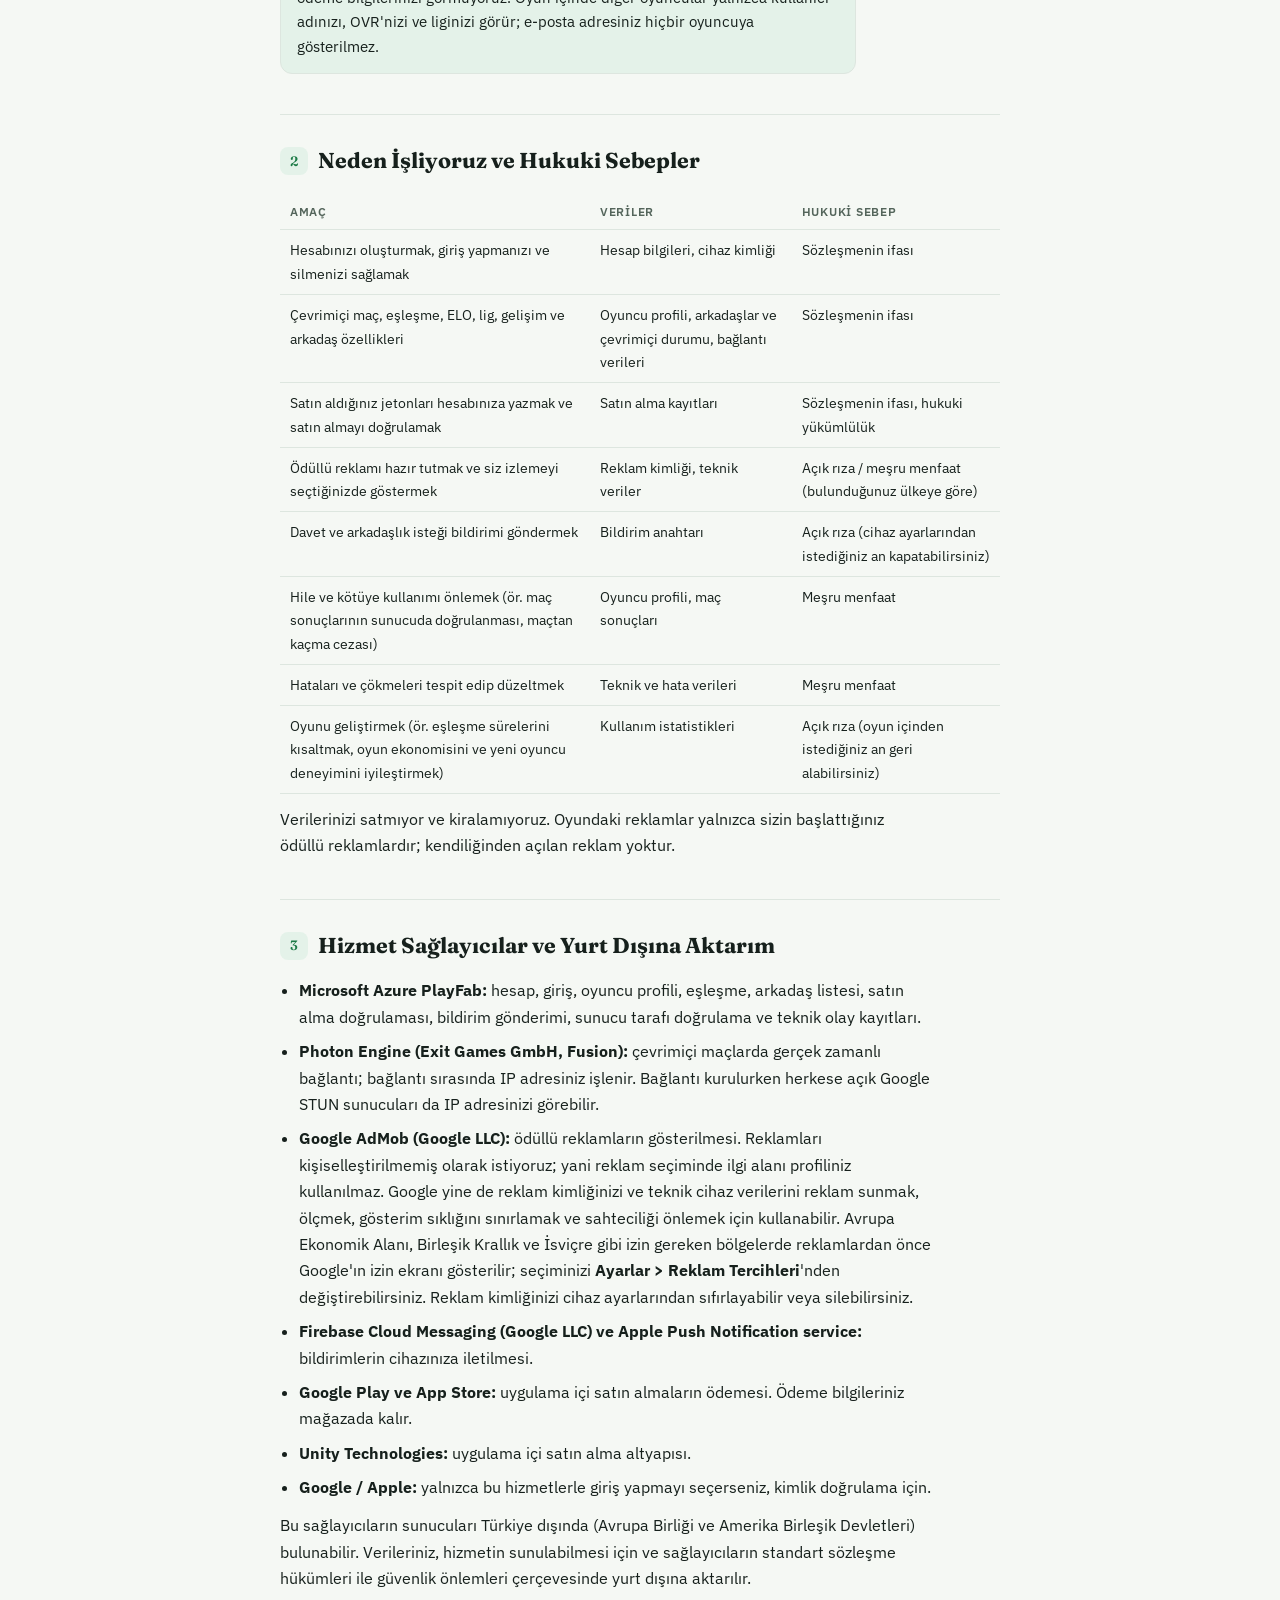
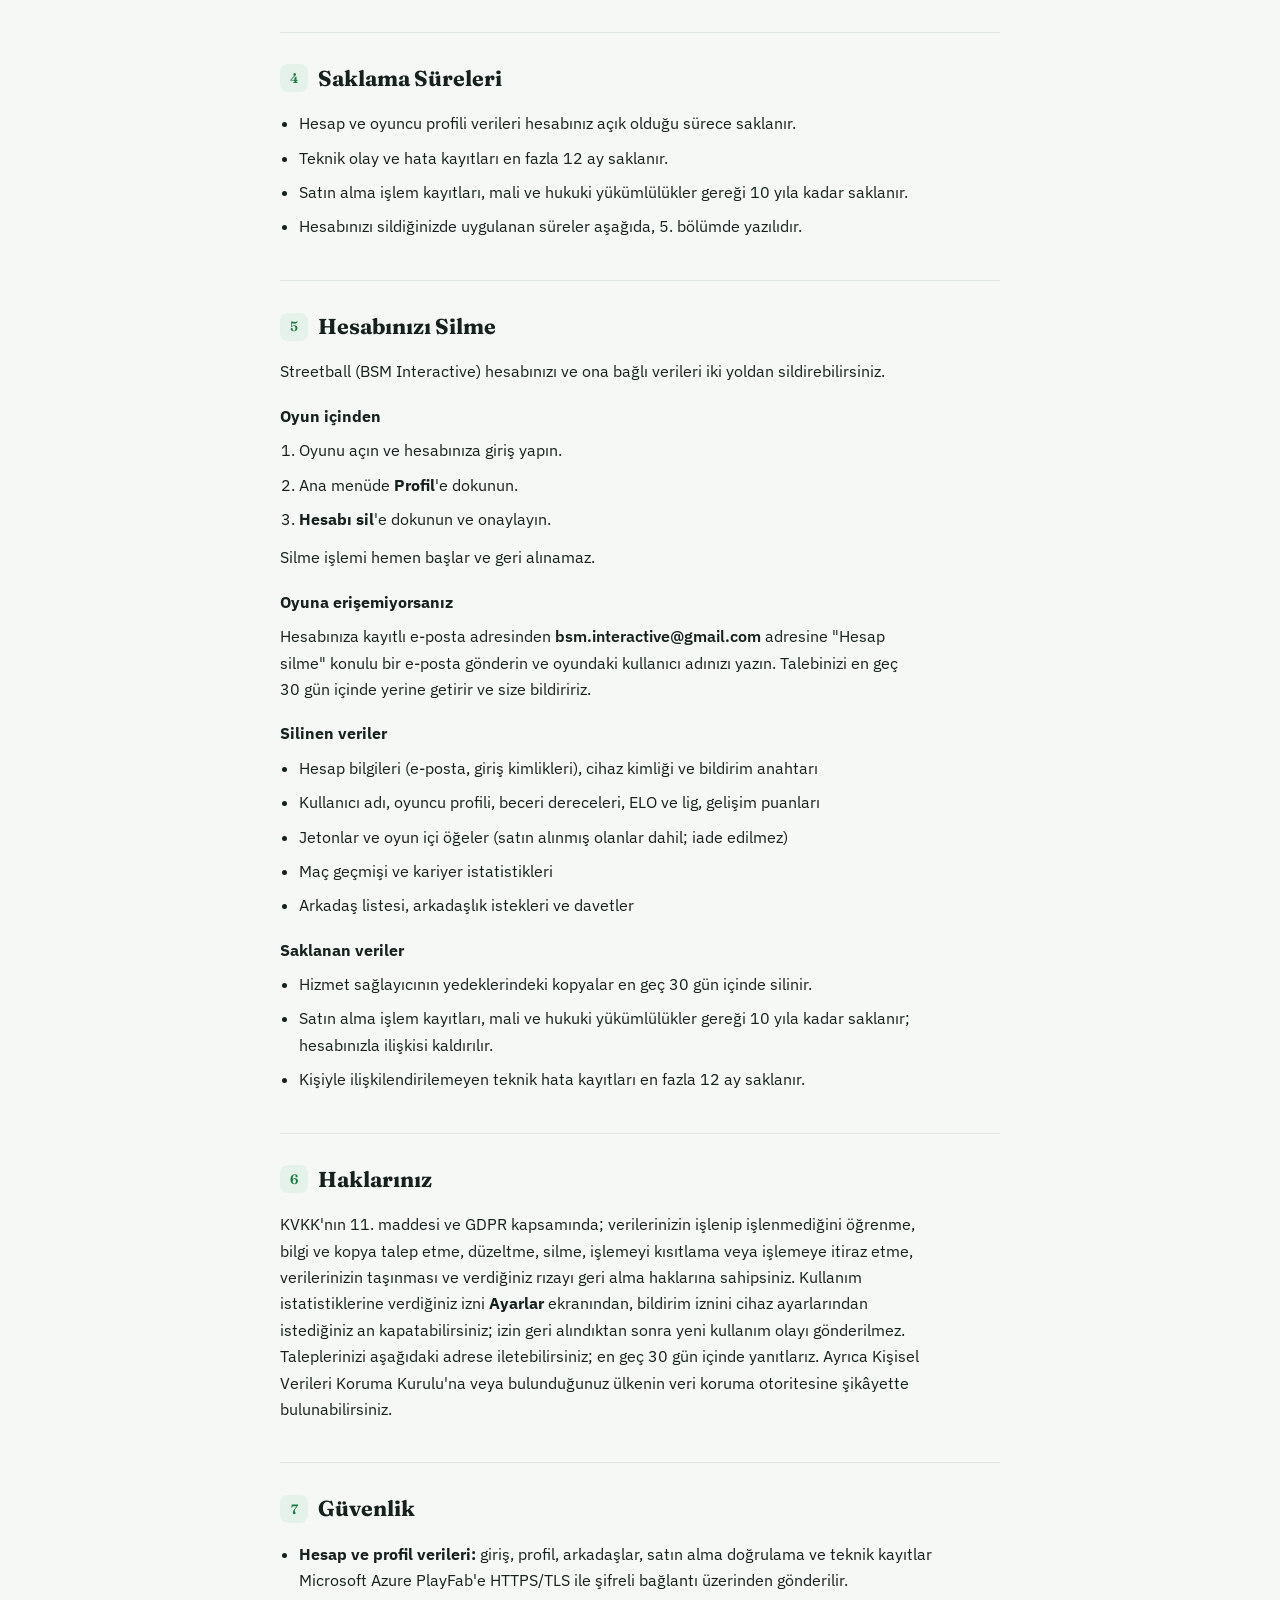
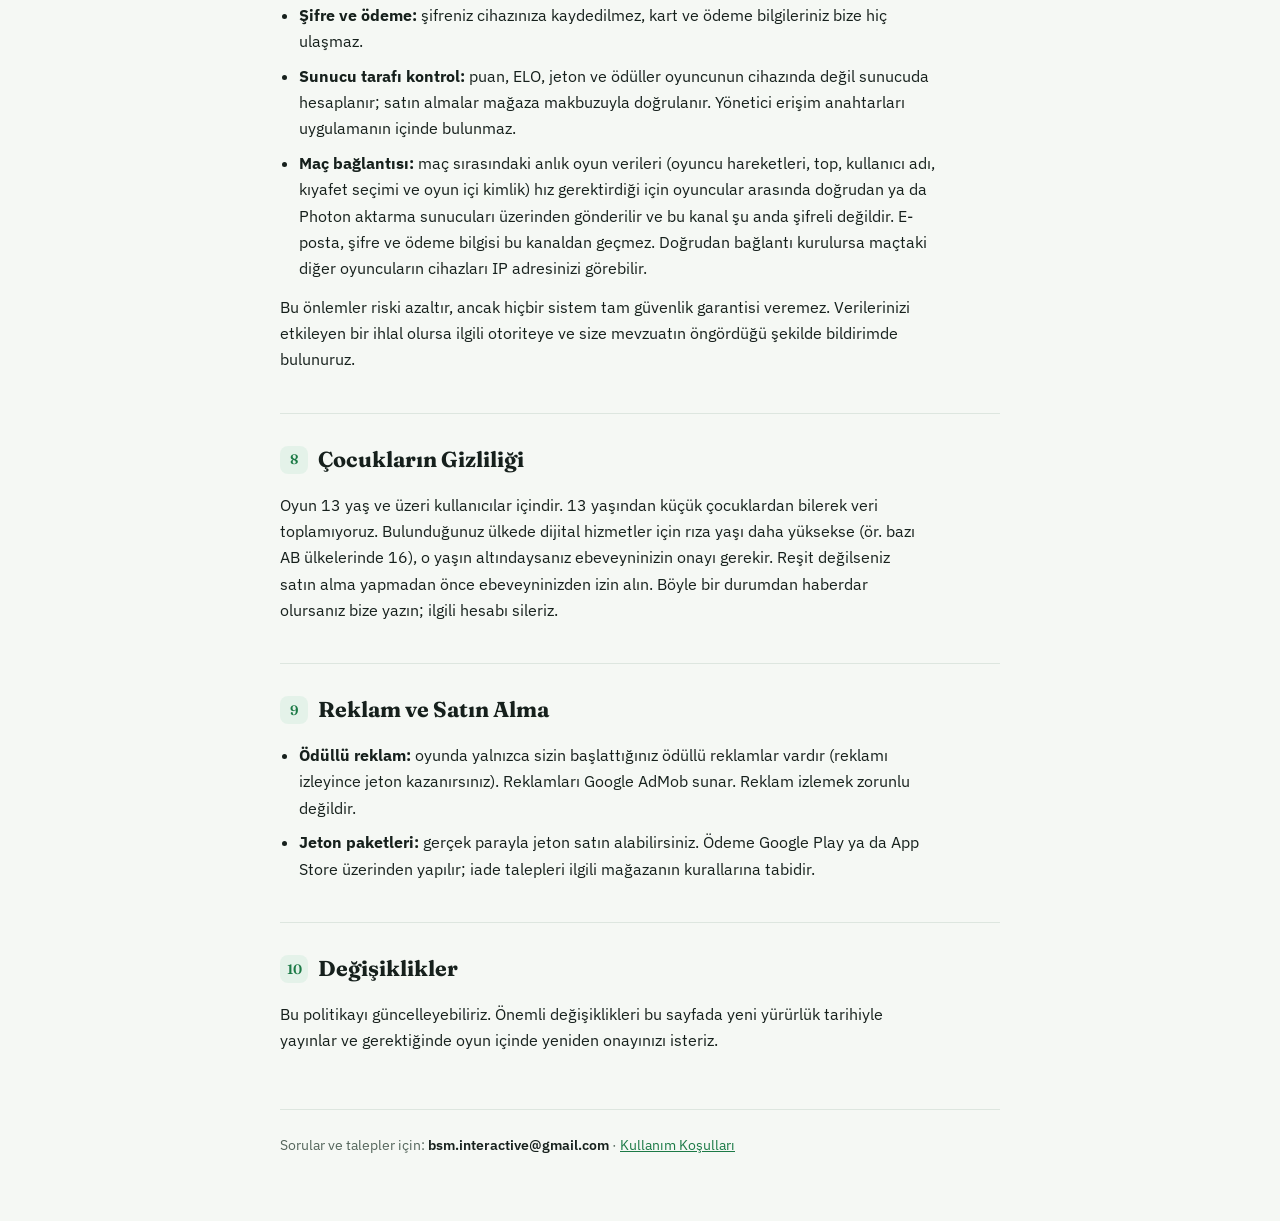
==== commit 6a6e2e00: "Gizlilik politikasi: teknik veri listesi tamamlandi Co-Authored-By: Claude Opus 5.5 <noreply@anthrop" ====
--- a/privacy.html
+++ b/privacy.html
@@ -38,9 +38,9 @@
         <li><strong>Reklam kimliği:</strong> ödüllü reklamlar izlemeye hazır olsun diye uygulama açıkken önceden yüklenir. Bu sırada ve reklam izlediğinizde cihazınızın reklam kimliği ve teknik verileri reklam ortağımız tarafından işlenebilir.</li>
         <li><strong>Bildirim anahtarı:</strong> bildirimlere izin verirseniz, cihazınıza davet ve arkadaşlık isteği bildirimi gönderebilmek için cihaza özgü bir bildirim anahtarı.</li>
         <li><strong>Bağlantı verileri:</strong> çevrimiçi maçlar sırasında gerçek zamanlı bağlantı için IP adresiniz ve bağlantı kalitesi (ping). Maçta doğrudan bağlantı kurulursa IP adresiniz maçtaki diğer oyuncuların cihazlarına da iletilebilir (bkz. 7. bölüm).</li>
-        <li><strong>Teknik ve hata verileri:</strong> cihaz modeli, işletim sistemi sürümü, bellek ve ekran kartı bilgisi, uygulama sürümü, oyunda oluşan hata mesajları, uygulamanın beklenmedik şekilde kapanıp kapanmadığı, maç içi performans (FPS) ve ping.</li>
+        <li><strong>Teknik ve hata verileri:</strong> cihaz modeli, işletim sistemi sürümü, bellek ve ekran kartı bilgisi, ekran çözünürlüğü, cihaz dili, oturum süresi, uygulama sürümü, oyunda oluşan hata mesajları, uygulamanın beklenmedik şekilde kapanıp kapanmadığı, maç içi performans (FPS) ve ping.</li>
         <li><strong>Kullanım istatistikleri (yalnızca izin verirseniz):</strong> eşleşme bekleme süresi, oynanan maç türü ve sonucu, maçtan ayrılma, oda sahibinin ayrılması; mağazanın açılması, jetonla alınan öğeler ve başarısız denemeler, jeton paketi satın alma denemesi ve sonucu; günlük ödül ve görev ödülü alma, izlenen reklamlar ve Yolculuk adımları gibi oyun içi olaylar. Bu olaylar hesabınızla ilişkili olarak kaydedilir.</li>
-        <li><strong>Cihazda kalan tercihler:</strong> dil, ses seviyesi, hassasiyet ve ekran ayarları yalnızca cihazınızda saklanır, bize gönderilmez.</li>
+        <li><strong>Cihazda kalan tercihler:</strong> oyun içi dil seçimi, ses seviyesi, hassasiyet ve ekran ayarları yalnızca cihazınızda saklanır, bize gönderilmez.</li>
       </ul>
       <p>Bu veriler; oyunu kullanmanız sırasında uygulama, sunucularımız ve hizmet sağlayıcılarımız aracılığıyla otomatik yollarla, e-posta ve kullanıcı adı gibi bilgiler ise doğrudan sizden toplanır.</p>
       <div class="callout">Adres, telefon numarası, konum, rehber veya fotoğraf toplamıyoruz; kart ve ödeme bilgilerinizi görmüyoruz. Oyun içinde diğer oyuncular yalnızca kullanıcı adınızı, OVR'nizi ve liginizi görür; e-posta adresiniz hiçbir oyuncuya gösterilmez.</div>
@@ -176,9 +176,9 @@
         <li><strong>Advertising identifier:</strong> rewarded ads are loaded in advance while the app is open so they are ready to watch. During this and when you watch an ad, your device's advertising ID and technical data may be processed by our advertising partner.</li>
         <li><strong>Notification token:</strong> if you allow notifications, a device-specific token used to send you invitation and friend request notifications.</li>
         <li><strong>Connection data:</strong> your IP address and connection quality (ping) during online matches, to enable real-time play. If a direct connection is made in a match, your IP address may also reach the devices of other players in that match (see section 7).</li>
-        <li><strong>Technical and error data:</strong> device model, operating system version, memory and graphics chip, app version, error messages raised in the game, whether the app closed unexpectedly, in-match performance (FPS) and ping.</li>
+        <li><strong>Technical and error data:</strong> device model, operating system version, memory and graphics chip, screen resolution, device language, session length, app version, error messages raised in the game, whether the app closed unexpectedly, in-match performance (FPS) and ping.</li>
         <li><strong>Usage statistics (only with your permission):</strong> in-game events such as matchmaking wait time, the type and result of matches played, leaving a match, the host leaving; opening the shop, items bought with tokens and failed attempts, token pack purchase attempts and results; claiming daily and quest rewards, ads watched and Journey steps. These events are recorded in connection with your account.</li>
-        <li><strong>Preferences kept on your device:</strong> language, volume, sensitivity and display settings stay on your device and are never sent to us.</li>
+        <li><strong>Preferences kept on your device:</strong> in-game language choice, volume, sensitivity and display settings stay on your device and are never sent to us.</li>
       </ul>
       <p>This data is collected automatically through the app, our servers and our service providers while you use the game; details such as your email address and username are collected directly from you.</p>
       <div class="callout">We do not collect your address, phone number, location, contacts or photos, and we never see your card or payment details. In the game, other players only see your username, OVR and league; your email address is never shown to other players.</div>
